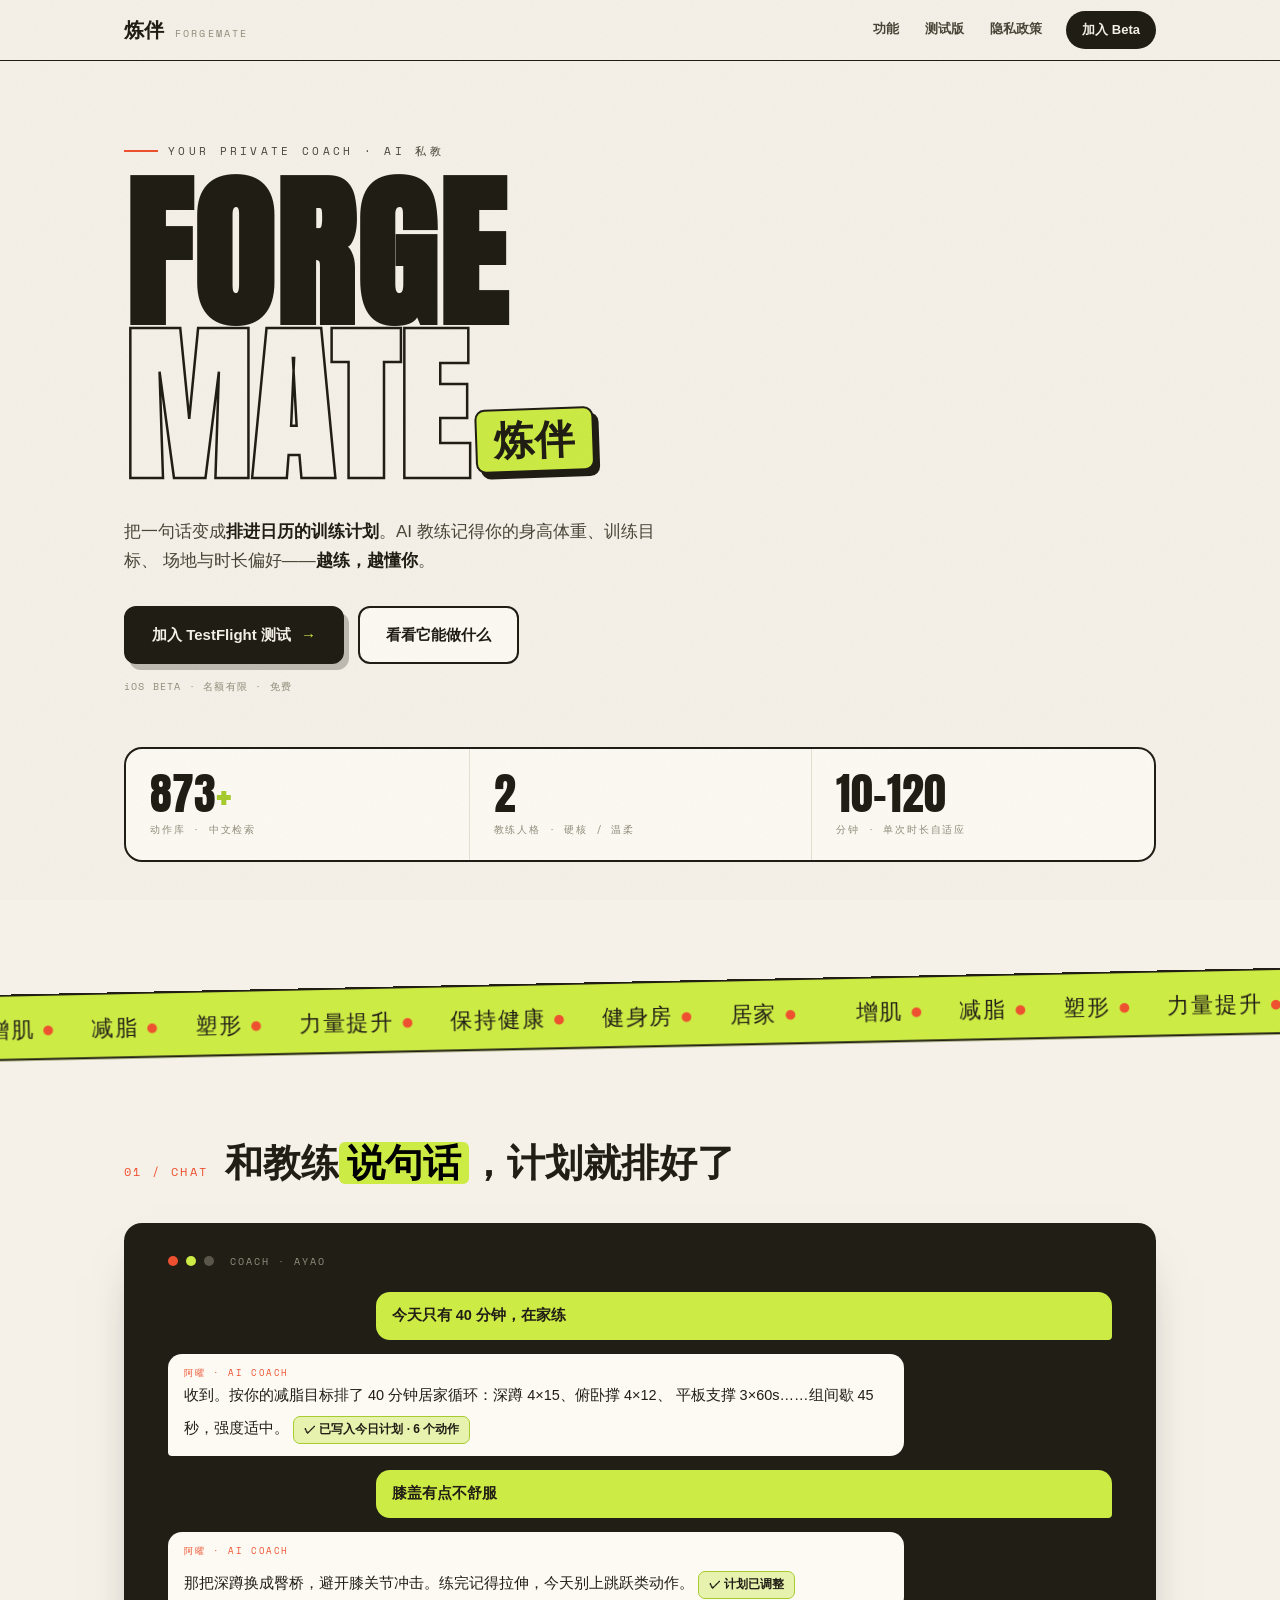
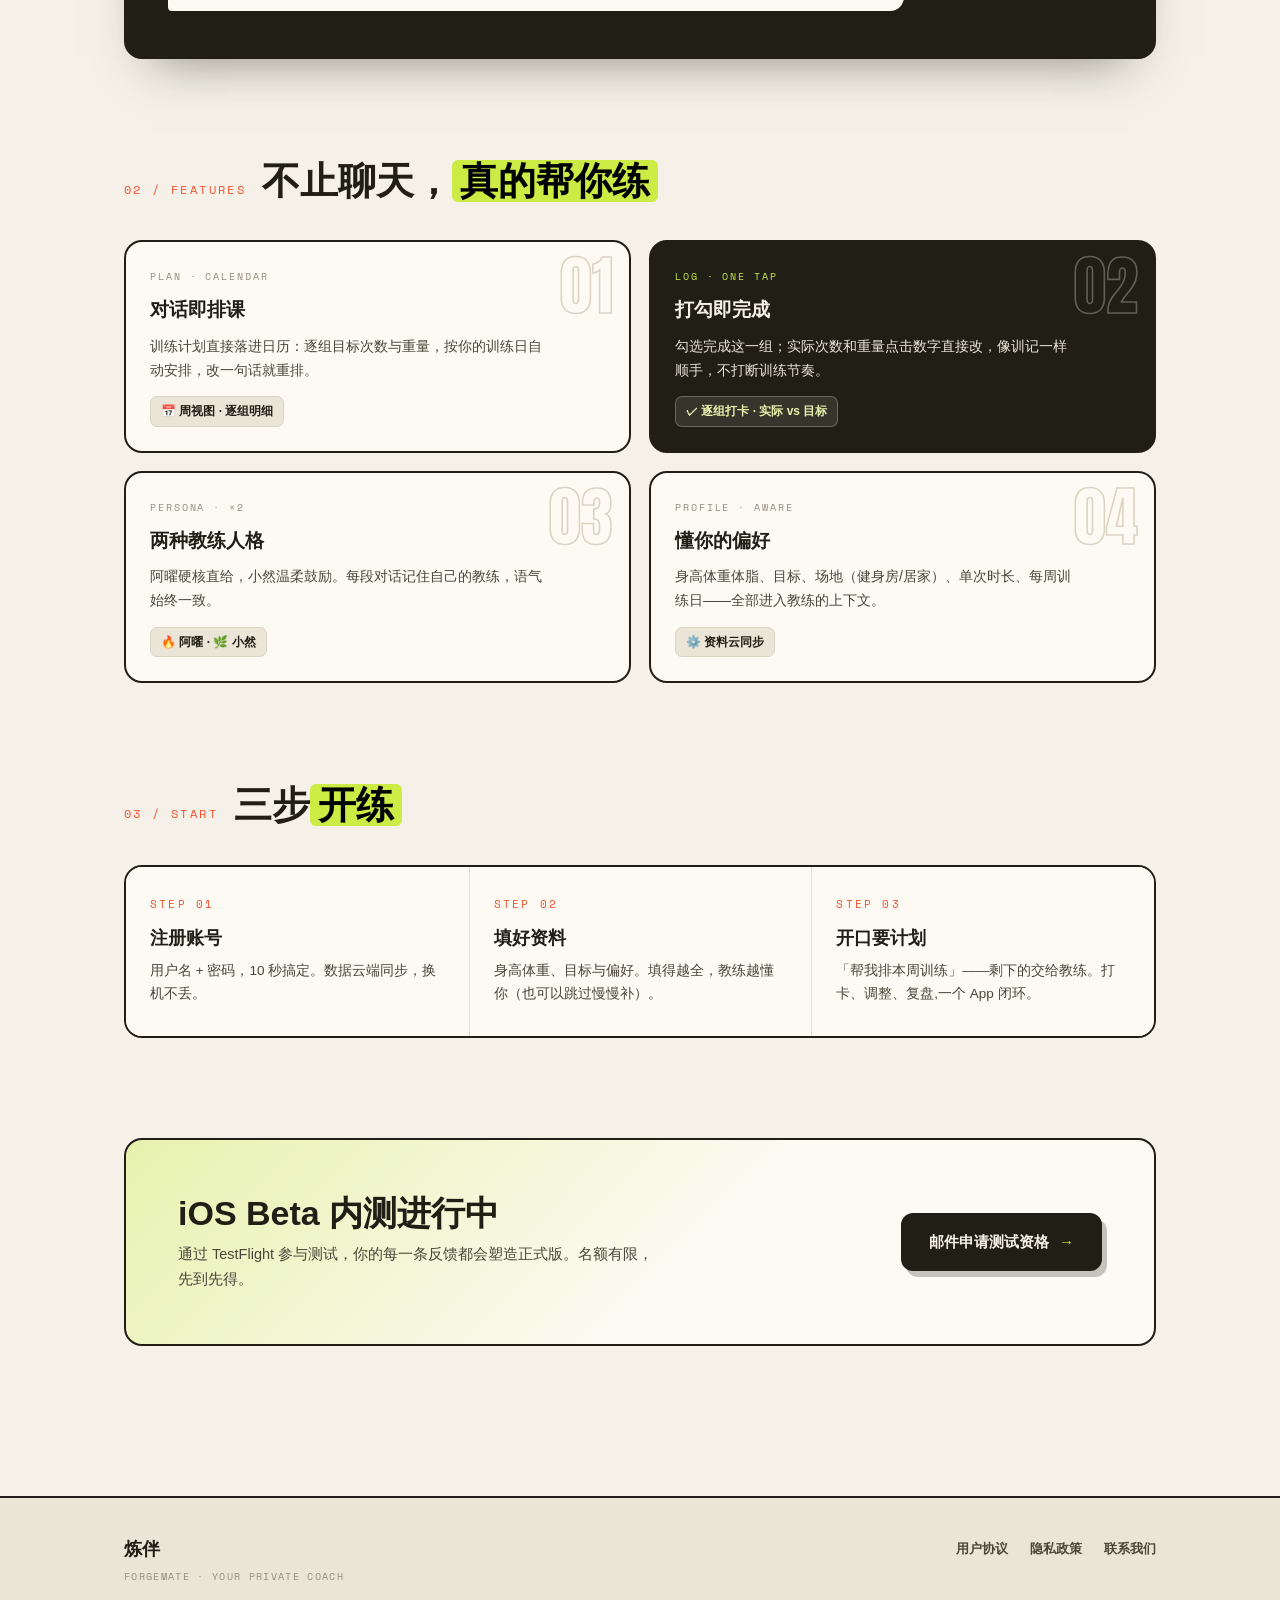
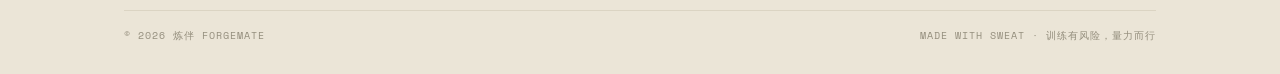
==== index.html @ 2d1ec389 "feat: 炼伴 ForgeMate 官网（Athletic Editorial）+ 法律文档页 - index.html：Hero / 对话演示 / 功能 01–04 / 三步走 / Beta CT" ====
<!DOCTYPE html>
<html lang="zh-CN">
<head>
<meta charset="utf-8">
<meta name="viewport" content="width=device-width, initial-scale=1">
<title>炼伴 ForgeMate · AI 私教，懂你的训练</title>
<meta name="description" content="炼伴 ForgeMate 是一款 AI 私教 App：说一句话生成训练计划，逐组打卡，双教练人格，基于你的身体数据与训练偏好持续调整。">
<link rel="preconnect" href="https://fonts.googleapis.com">
<link rel="preconnect" href="https://fonts.gstatic.com" crossorigin>
<link href="https://fonts.googleapis.com/css2?family=Anton&family=Space+Mono:wght@400;700&display=swap" rel="stylesheet">
<link rel="stylesheet" href="assets/site.css">
</head>
<body>

<header class="topbar">
  <div class="wrap topbar-in">
    <a class="brand" href="./">
      <b>炼伴</b><span>FORGEMATE</span>
    </a>
    <nav class="nav">
      <a href="#features">功能</a>
      <a href="#beta">测试版</a>
      <a href="legal/privacy.html">隐私政策</a>
      <a class="cta" href="#beta">加入 Beta</a>
    </nav>
  </div>
</header>

<main>
  <!-- Hero -->
  <section class="hero">
    <div class="wrap">
      <div class="kicker rise">YOUR PRIVATE COACH · AI 私教</div>
      <h1 class="rise d1">FORGE<br><span class="hollow">MATE</span><span class="zh-mark">炼伴</span></h1>
      <p class="lead rise d2">
        把一句话变成<b>排进日历的训练计划</b>。AI 教练记得你的身高体重、训练目标、
        场地与时长偏好——<b>越练，越懂你</b>。
      </p>
      <div class="btn-row rise d3">
        <a class="btn btn-primary" href="#beta">加入 TestFlight 测试 <span class="arr">→</span></a>
        <a class="btn btn-ghost" href="#features">看看它能做什么</a>
      </div>
      <div class="hero-note rise d3">iOS BETA · 名额有限 · 免费</div>

      <div class="stats rise d4">
        <div class="stat"><div class="n">873<em>+</em></div><div class="l">动作库 · 中文检索</div></div>
        <div class="stat"><div class="n">2</div><div class="l">教练人格 · 硬核 / 温柔</div></div>
        <div class="stat"><div class="n">10–120</div><div class="l">分钟 · 单次时长自适应</div></div>
      </div>
    </div>
  </section>

  <!-- 跑马灯 -->
  <div class="marquee" aria-hidden="true">
    <div class="marquee-track">
      <span>增肌 <i>●</i> 减脂 <i>●</i> 塑形 <i>●</i> 力量提升 <i>●</i> 保持健康 <i>●</i> 健身房 <i>●</i> 居家 <i>●</i></span>
      <span>增肌 <i>●</i> 减脂 <i>●</i> 塑形 <i>●</i> 力量提升 <i>●</i> 保持健康 <i>●</i> 健身房 <i>●</i> 居家 <i>●</i></span>
    </div>
  </div>

  <!-- 对话演示 -->
  <section class="sec" id="demo">
    <div class="wrap">
      <div class="sec-head">
        <span class="idx">01 / CHAT</span>
        <h2>和教练<mark>说句话</mark>，计划就排好了</h2>
      </div>
      <div class="chat-demo">
        <div class="bar"><i></i><i></i><i></i><b>COACH · AYAO</b></div>
        <div class="bubble user">今天只有 40 分钟，在家练</div>
        <div class="bubble coach">
          <span class="who">阿曜 · AI COACH</span>
          收到。按你的减脂目标排了 40 分钟居家循环：深蹲 4×15、俯卧撑 4×12、
          平板支撑 3×60s……组间歇 45 秒，强度适中。
          <span class="act">✓ 已写入今日计划 · 6 个动作</span>
        </div>
        <div class="bubble user">膝盖有点不舒服</div>
        <div class="bubble coach">
          <span class="who">阿曜 · AI COACH</span>
          那把深蹲换成臀桥，避开膝关节冲击。练完记得拉伸，今天别上跳跃类动作。
          <span class="act">✓ 计划已调整</span>
        </div>
      </div>
    </div>
  </section>

  <!-- 功能 -->
  <section class="sec" id="features">
    <div class="wrap">
      <div class="sec-head">
        <span class="idx">02 / FEATURES</span>
        <h2>不止聊天，<mark>真的帮你练</mark></h2>
      </div>
      <div class="feat-grid">
        <article class="feat">
          <div class="no">01</div>
          <div class="tag">PLAN · CALENDAR</div>
          <h3>对话即排课</h3>
          <p>训练计划直接落进日历：逐组目标次数与重量，按你的训练日自动安排，改一句话就重排。</p>
          <span class="chip">📅 周视图 · 逐组明细</span>
        </article>
        <article class="feat accent">
          <div class="no">02</div>
          <div class="tag">LOG · ONE TAP</div>
          <h3>打勾即完成</h3>
          <p>勾选完成这一组；实际次数和重量点击数字直接改，像训记一样顺手，不打断训练节奏。</p>
          <span class="chip">✓ 逐组打卡 · 实际 vs 目标</span>
        </article>
        <article class="feat">
          <div class="no">03</div>
          <div class="tag">PERSONA · ×2</div>
          <h3>两种教练人格</h3>
          <p>阿曜硬核直给，小然温柔鼓励。每段对话记住自己的教练，语气始终一致。</p>
          <span class="chip">🔥 阿曜 · 🌿 小然</span>
        </article>
        <article class="feat">
          <div class="no">04</div>
          <div class="tag">PROFILE · AWARE</div>
          <h3>懂你的偏好</h3>
          <p>身高体重体脂、目标、场地（健身房/居家）、单次时长、每周训练日——全部进入教练的上下文。</p>
          <span class="chip">⚙️ 资料云同步</span>
        </article>
      </div>
    </div>
  </section>

  <!-- 三步走 -->
  <section class="sec" id="how">
    <div class="wrap">
      <div class="sec-head">
        <span class="idx">03 / START</span>
        <h2>三步<mark>开练</mark></h2>
      </div>
      <div class="steps">
        <div class="step">
          <div class="sno">STEP 01</div>
          <h3>注册账号</h3>
          <p>用户名 + 密码，10 秒搞定。数据云端同步，换机不丢。</p>
        </div>
        <div class="step">
          <div class="sno">STEP 02</div>
          <h3>填好资料</h3>
          <p>身高体重、目标与偏好。填得越全，教练越懂你（也可以跳过慢慢补）。</p>
        </div>
        <div class="step">
          <div class="sno">STEP 03</div>
          <h3>开口要计划</h3>
          <p>「帮我排本周训练」——剩下的交给教练。打卡、调整、复盘,一个 App 闭环。</p>
        </div>
      </div>
    </div>
  </section>

  <!-- Beta -->
  <section class="sec" id="beta">
    <div class="wrap">
      <div class="beta">
        <div>
          <h2>iOS Beta 内测进行中</h2>
          <p>通过 TestFlight 参与测试，你的每一条反馈都会塑造正式版。名额有限，先到先得。</p>
        </div>
        <div class="btn-row">
          <a class="btn btn-primary" href="mailto:mc19990606@outlook.com?subject=%E7%82%BC%E4%BC%B4%20Beta%20%E7%94%B3%E8%AF%B7">邮件申请测试资格 <span class="arr">→</span></a>
        </div>
      </div>
    </div>
  </section>
</main>

<footer>
  <div class="wrap">
    <div class="foot">
      <div class="fbrand">
        <b>炼伴</b>
        <span class="mono">FORGEMATE · YOUR PRIVATE COACH</span>
      </div>
      <ul>
        <li><a href="legal/terms.html">用户协议</a></li>
        <li><a href="legal/privacy.html">隐私政策</a></li>
        <li><a href="mailto:mc19990606@outlook.com">联系我们</a></li>
      </ul>
    </div>
    <div class="legalline">
      <span>© 2026 炼伴 FORGEMATE</span>
      <!-- 上架前补充：运营主体 · ICP 备案号 -->
      <span>MADE WITH SWEAT · 训练有风险，量力而行</span>
    </div>
  </div>
</footer>

</body>
</html>
---- assets/site.css ----
/* ============================================================
   炼伴 ForgeMate · Athletic Editorial
   暖纸 + 墨黑 + 电光酸橙；Anton 巨题 / Space Mono 标签。
   与 App 设计令牌同源（AC.*），保证品牌一致。
   ============================================================ */

:root {
  --paper: #F5F1E8;
  --paper2: #EBE5D7;
  --ink: #211E16;
  --ink-soft: #4A4639;
  --muted: #948E7D;
  --line: #DBD4C3;
  --hair: #E6E0D1;
  --lime: #CDEB45;
  --lime-deep: #A7CC2F;
  --lime-soft: #E7F2AE;
  --flare: #EE5130;
  --flare-soft: #F6D9CE;
  --card: #FCFAF3;
  --r: 12px;
  --r-lg: 18px;
  --zh: -apple-system, BlinkMacSystemFont, "PingFang SC", "Hiragino Sans GB",
    "Source Han Sans SC", "Noto Sans CJK SC", "Microsoft YaHei", sans-serif;
  --display: "Anton", "PingFang SC", sans-serif;
  --mono: "Space Mono", "SF Mono", ui-monospace, monospace;
}

* { margin: 0; padding: 0; box-sizing: border-box; }

html { scroll-behavior: smooth; }

body {
  background: var(--paper);
  color: var(--ink);
  font-family: var(--zh);
  line-height: 1.7;
  -webkit-font-smoothing: antialiased;
  overflow-x: hidden;
}

/* 纸张颗粒 */
body::before {
  content: "";
  position: fixed;
  inset: 0;
  pointer-events: none;
  z-index: 999;
  opacity: 0.5;
  background-image: url("data:image/svg+xml,%3Csvg xmlns='http://www.w3.org/2000/svg' width='160' height='160'%3E%3Cfilter id='n'%3E%3CfeTurbulence type='fractalNoise' baseFrequency='0.9' numOctaves='2'/%3E%3CfeColorMatrix values='0 0 0 0 0  0 0 0 0 0  0 0 0 0 0  0 0 0 0.04 0'/%3E%3C/filter%3E%3Crect width='160' height='160' filter='url(%23n)'/%3E%3C/svg%3E");
}

::selection { background: var(--lime); color: var(--ink); }

a { color: inherit; }

.mono {
  font-family: var(--mono);
  letter-spacing: 0.14em;
  text-transform: uppercase;
}

.wrap { max-width: 1080px; margin: 0 auto; padding: 0 24px; }

/* ── 顶栏 ─────────────────────────────────────── */
.topbar {
  position: sticky;
  top: 0;
  z-index: 100;
  background: color-mix(in srgb, var(--paper) 88%, transparent);
  backdrop-filter: blur(10px);
  border-bottom: 1.6px solid var(--ink);
}
.topbar-in {
  display: flex;
  align-items: center;
  justify-content: space-between;
  height: 60px;
}
.brand {
  display: flex;
  align-items: baseline;
  gap: 10px;
  text-decoration: none;
}
.brand b { font-size: 20px; font-weight: 900; letter-spacing: 0.02em; }
.brand span {
  font-family: var(--mono);
  font-size: 10px;
  letter-spacing: 0.22em;
  color: var(--muted);
}
.nav { display: flex; gap: 22px; align-items: center; }
.nav a {
  font-size: 13px;
  font-weight: 700;
  text-decoration: none;
  color: var(--ink-soft);
  padding: 4px 2px;
  border-bottom: 2px solid transparent;
  transition: border-color 0.15s, color 0.15s;
}
.nav a:hover { color: var(--ink); border-color: var(--lime-deep); }
.nav .cta {
  background: var(--ink);
  color: var(--paper);
  border: none;
  border-radius: 999px;
  padding: 8px 16px;
}
.nav .cta:hover { color: var(--lime); }

/* ── Hero ─────────────────────────────────────── */
.hero { position: relative; padding: 72px 0 56px; }
.kicker {
  font-family: var(--mono);
  font-size: 11px;
  letter-spacing: 0.3em;
  color: var(--ink-soft);
  display: inline-flex;
  align-items: center;
  gap: 10px;
}
.kicker::before {
  content: "";
  width: 34px;
  height: 2px;
  background: var(--flare);
  display: inline-block;
}
.hero h1 {
  font-family: var(--display);
  font-size: clamp(64px, 13vw, 168px);
  line-height: 0.92;
  letter-spacing: 0.01em;
  text-transform: uppercase;
  margin: 18px 0 8px;
}
.hero h1 .hollow {
  color: transparent;
  -webkit-text-stroke: 2.5px var(--ink);
}
.hero .zh-mark {
  display: inline-block;
  background: var(--lime);
  font-family: var(--zh);
  font-weight: 900;
  font-size: clamp(22px, 3.4vw, 40px);
  line-height: 1;
  padding: 10px 16px;
  border: 2px solid var(--ink);
  border-radius: 10px;
  box-shadow: 5px 6px 0 var(--ink);
  transform: rotate(-2deg) translateY(-0.6em);
  margin-left: 8px;
}
.hero p.lead {
  max-width: 560px;
  font-size: 17px;
  color: var(--ink-soft);
  margin: 22px 0 30px;
}
.hero p.lead b { color: var(--ink); }

.btn-row { display: flex; gap: 14px; flex-wrap: wrap; align-items: center; }
.btn {
  display: inline-flex;
  align-items: center;
  gap: 10px;
  font-family: var(--zh);
  font-size: 15px;
  font-weight: 800;
  text-decoration: none;
  border-radius: var(--r);
  padding: 14px 26px;
  border: 2px solid var(--ink);
  transition: transform 0.15s, box-shadow 0.15s;
}
.btn-primary {
  background: var(--ink);
  color: var(--paper);
  box-shadow: 5px 6px 0 rgba(33, 30, 22, 0.25);
}
.btn-primary .arr { color: var(--lime); }
.btn-ghost { background: var(--card); color: var(--ink); }
.btn:hover { transform: translate(-2px, -2px); box-shadow: 7px 8px 0 rgba(33, 30, 22, 0.28); }
.btn:active { transform: translate(0, 0); box-shadow: 3px 4px 0 rgba(33, 30, 22, 0.25); }

.hero-note { font-family: var(--mono); font-size: 10px; letter-spacing: 0.12em; color: var(--muted); margin-top: 14px; }

/* hero 右下角几何装饰 */
.hero-deco {
  position: absolute;
  right: -40px;
  top: 60px;
  width: 300px;
  height: 300px;
  pointer-events: none;
  opacity: 0.9;
}
.hero-deco .ring {
  position: absolute;
  border: 2px solid var(--ink);
  border-radius: 50%;
}

/* 数据条 */
.stats {
  display: grid;
  grid-template-columns: repeat(3, 1fr);
  border: 2px solid var(--ink);
  border-radius: var(--r-lg);
  overflow: hidden;
  background: var(--card);
  margin-top: 52px;
}
.stat {
  padding: 22px 24px;
  border-left: 1.6px solid var(--hair);
}
.stat:first-child { border-left: none; }
.stat .n {
  font-family: var(--display);
  font-size: clamp(28px, 4vw, 44px);
  line-height: 1;
}
.stat .n em { font-style: normal; color: var(--lime-deep); }
.stat .l {
  font-family: var(--mono);
  font-size: 10px;
  letter-spacing: 0.18em;
  color: var(--muted);
  margin-top: 6px;
}

/* ── 跑马灯 ───────────────────────────────────── */
.marquee {
  background: var(--lime);
  border-top: 2px solid var(--ink);
  border-bottom: 2px solid var(--ink);
  overflow: hidden;
  transform: rotate(-1.2deg) scale(1.02);
  margin: 64px 0;
}
.marquee-track {
  display: flex;
  width: max-content;
  animation: scroll 26s linear infinite;
  padding: 12px 0;
}
.marquee span {
  font-family: var(--display);
  font-size: 22px;
  letter-spacing: 0.06em;
  text-transform: uppercase;
  white-space: nowrap;
  padding-right: 28px;
}
.marquee span i { font-style: normal; color: var(--flare); padding-right: 28px; }
@keyframes scroll { to { transform: translateX(-50%); } }

/* ── 区块标题 ─────────────────────────────────── */
.sec { padding: 30px 0 70px; }
.sec-head { display: flex; align-items: baseline; gap: 16px; margin-bottom: 36px; }
.sec-head .idx {
  font-family: var(--mono);
  font-size: 12px;
  color: var(--flare);
  letter-spacing: 0.2em;
}
.sec-head h2 {
  font-family: var(--zh);
  font-weight: 900;
  font-size: clamp(26px, 4vw, 38px);
  line-height: 1.2;
}
.sec-head h2 mark {
  background: var(--lime);
  padding: 0 8px;
  border-radius: 6px;
}

/* ── 功能卡 ───────────────────────────────────── */
.feat-grid {
  display: grid;
  grid-template-columns: repeat(2, 1fr);
  gap: 18px;
}
.feat {
  position: relative;
  background: var(--card);
  border: 2px solid var(--ink);
  border-radius: var(--r-lg);
  padding: 26px 24px 24px;
  overflow: hidden;
  transition: transform 0.18s, box-shadow 0.18s;
}
.feat:hover {
  transform: translate(-3px, -3px);
  box-shadow: 8px 9px 0 rgba(33, 30, 22, 0.18);
}
.feat .no {
  font-family: var(--display);
  font-size: 64px;
  line-height: 1;
  color: transparent;
  -webkit-text-stroke: 1.6px var(--line);
  position: absolute;
  right: 16px;
  top: 12px;
  transition: -webkit-text-stroke-color 0.18s;
}
.feat:hover .no { -webkit-text-stroke-color: var(--lime-deep); }
.feat .tag {
  font-family: var(--mono);
  font-size: 9.5px;
  letter-spacing: 0.2em;
  color: var(--muted);
}
.feat h3 { font-size: 19px; font-weight: 900; margin: 10px 0 8px; }
.feat p { font-size: 14px; color: var(--ink-soft); max-width: 88%; }
.feat .chip {
  display: inline-block;
  margin-top: 14px;
  font-size: 12px;
  font-weight: 700;
  background: var(--paper2);
  border: 1px solid var(--line);
  border-radius: 7px;
  padding: 4px 10px;
}
.feat.accent { background: var(--ink); color: var(--paper); }
.feat.accent p { color: var(--paper2); }
.feat.accent .tag { color: var(--lime); }
.feat.accent .chip { background: rgba(252, 250, 243, 0.1); border-color: rgba(252, 250, 243, 0.25); color: var(--lime-soft); }
.feat.accent .no { -webkit-text-stroke-color: rgba(252, 250, 243, 0.3); }

/* ── 三步走 ───────────────────────────────────── */
.steps { display: grid; grid-template-columns: repeat(3, 1fr); gap: 0; border: 2px solid var(--ink); border-radius: var(--r-lg); overflow: hidden; }
.step { background: var(--card); padding: 28px 24px 30px; border-left: 1.6px solid var(--hair); position: relative; }
.step:first-child { border-left: none; }
.step .sno {
  font-family: var(--mono);
  font-size: 11px;
  letter-spacing: 0.2em;
  color: var(--flare);
}
.step h3 { font-size: 18px; font-weight: 900; margin: 10px 0 6px; }
.step p { font-size: 13.5px; color: var(--ink-soft); }

/* ── 对话演示 ─────────────────────────────────── */
.chat-demo {
  background: var(--ink);
  border-radius: var(--r-lg);
  padding: 30px clamp(20px, 4vw, 44px) 34px;
  box-shadow: 0 26px 50px -28px rgba(33, 30, 22, 0.55);
}
.chat-demo .bar {
  display: flex;
  align-items: center;
  gap: 8px;
  margin-bottom: 22px;
}
.chat-demo .bar i { width: 10px; height: 10px; border-radius: 50%; background: var(--muted); opacity: 0.5; }
.chat-demo .bar i:first-child { background: var(--flare); opacity: 1; }
.chat-demo .bar i:nth-child(2) { background: var(--lime); opacity: 1; }
.chat-demo .bar b { font-family: var(--mono); font-size: 10px; letter-spacing: 0.2em; color: var(--muted); margin-left: 8px; font-weight: 400; }
.bubble { max-width: 78%; padding: 12px 16px; border-radius: 14px; font-size: 14.5px; margin-bottom: 14px; line-height: 1.65; }
.bubble.user { background: var(--lime); color: var(--ink); margin-left: auto; border-bottom-right-radius: 4px; font-weight: 700; }
.bubble.coach { background: var(--card); color: var(--ink); border-bottom-left-radius: 4px; }
.bubble.coach .who { font-family: var(--mono); font-size: 9px; letter-spacing: 0.18em; color: var(--flare); display: block; margin-bottom: 4px; }
.bubble.coach .act {
  display: inline-block;
  margin-top: 8px;
  font-size: 12px;
  font-weight: 800;
  background: var(--lime-soft);
  border: 1.4px solid var(--lime-deep);
  border-radius: 7px;
  padding: 3px 10px;
}

/* ── Beta CTA ─────────────────────────────────── */
.beta {
  border: 2px solid var(--ink);
  border-radius: var(--r-lg);
  background: linear-gradient(135deg, var(--lime-soft), var(--card) 55%);
  padding: clamp(28px, 5vw, 52px);
  display: flex;
  align-items: center;
  justify-content: space-between;
  gap: 28px;
  flex-wrap: wrap;
}
.beta h2 { font-size: clamp(24px, 3.6vw, 34px); font-weight: 900; line-height: 1.25; }
.beta p { color: var(--ink-soft); font-size: 14.5px; margin-top: 8px; max-width: 480px; }

/* ── 页脚 ─────────────────────────────────────── */
footer {
  border-top: 2px solid var(--ink);
  background: var(--paper2);
  padding: 36px 0 30px;
  margin-top: 80px;
}
.foot {
  display: flex;
  justify-content: space-between;
  gap: 24px;
  flex-wrap: wrap;
  align-items: flex-start;
}
.foot .fbrand b { font-size: 18px; font-weight: 900; }
.foot .fbrand .mono { display: block; font-size: 9.5px; color: var(--muted); margin-top: 4px; }
.foot ul { list-style: none; display: flex; gap: 22px; flex-wrap: wrap; }
.foot a { font-size: 13px; font-weight: 700; color: var(--ink-soft); text-decoration: none; border-bottom: 1.6px solid transparent; }
.foot a:hover { color: var(--ink); border-color: var(--lime-deep); }
.legalline {
  margin-top: 26px;
  padding-top: 16px;
  border-top: 1px solid var(--line);
  font-family: var(--mono);
  font-size: 10px;
  letter-spacing: 0.1em;
  color: var(--muted);
  display: flex;
  justify-content: space-between;
  flex-wrap: wrap;
  gap: 8px;
}

/* ── 入场动画 ─────────────────────────────────── */
@keyframes rise {
  from { opacity: 0; transform: translateY(22px); }
  to { opacity: 1; transform: translateY(0); }
}
.rise { animation: rise 0.7s cubic-bezier(0.2, 0.7, 0.2, 1) both; }
.d1 { animation-delay: 0.08s; }
.d2 { animation-delay: 0.18s; }
.d3 { animation-delay: 0.3s; }
.d4 { animation-delay: 0.44s; }

@media (prefers-reduced-motion: reduce) {
  .rise, .marquee-track { animation: none; }
}

/* ── 法律文档页 ───────────────────────────────── */
.doc-hero { padding: 56px 0 8px; }
.doc-hero h1 { font-size: clamp(30px, 5vw, 44px); font-weight: 900; line-height: 1.15; }
.doc-hero h1 mark { background: var(--lime); padding: 0 10px; border-radius: 8px; }
.doc-meta { font-family: var(--mono); font-size: 10.5px; letter-spacing: 0.12em; color: var(--muted); margin-top: 12px; }
.doc {
  max-width: 760px;
  background: var(--card);
  border: 1.6px solid var(--line);
  border-radius: var(--r-lg);
  padding: clamp(24px, 4vw, 44px);
  margin: 28px auto 0;
}
.doc h1 { display: none; } /* 标题由 doc-hero 呈现 */
.doc h2 {
  font-size: 19px;
  font-weight: 900;
  margin: 34px 0 10px;
  padding-left: 12px;
  border-left: 4px solid var(--lime-deep);
}
.doc h2:first-of-type { margin-top: 0; }
.doc p { font-size: 14.5px; color: var(--ink-soft); margin: 10px 0; }
.doc strong { color: var(--ink); }
.doc ul { padding-left: 22px; margin: 10px 0; }
.doc li { font-size: 14.5px; color: var(--ink-soft); margin: 6px 0; }
.doc blockquote {
  background: color-mix(in srgb, var(--lime-soft) 55%, transparent);
  border-left: 3px solid var(--lime-deep);
  border-radius: 8px;
  padding: 10px 16px;
  margin: 14px 0;
  color: var(--ink-soft);
  font-size: 13.5px;
}
.doc a { color: var(--lime-deep); font-weight: 700; }
.doc-back {
  display: inline-flex;
  align-items: center;
  gap: 8px;
  font-size: 13px;
  font-weight: 800;
  text-decoration: none;
  margin-top: 26px;
  border-bottom: 2px solid var(--lime-deep);
  padding-bottom: 2px;
}

/* ── 响应式 ───────────────────────────────────── */
@media (max-width: 760px) {
  .feat-grid { grid-template-columns: 1fr; }
  .steps { grid-template-columns: 1fr; }
  .step { border-left: none; border-top: 1.6px solid var(--hair); }
  .step:first-child { border-top: none; }
  .stats { grid-template-columns: 1fr; }
  .stat { border-left: none; border-top: 1.6px solid var(--hair); }
  .stat:first-child { border-top: none; }
  .nav a:not(.cta) { display: none; }
  .hero-deco { display: none; }
}
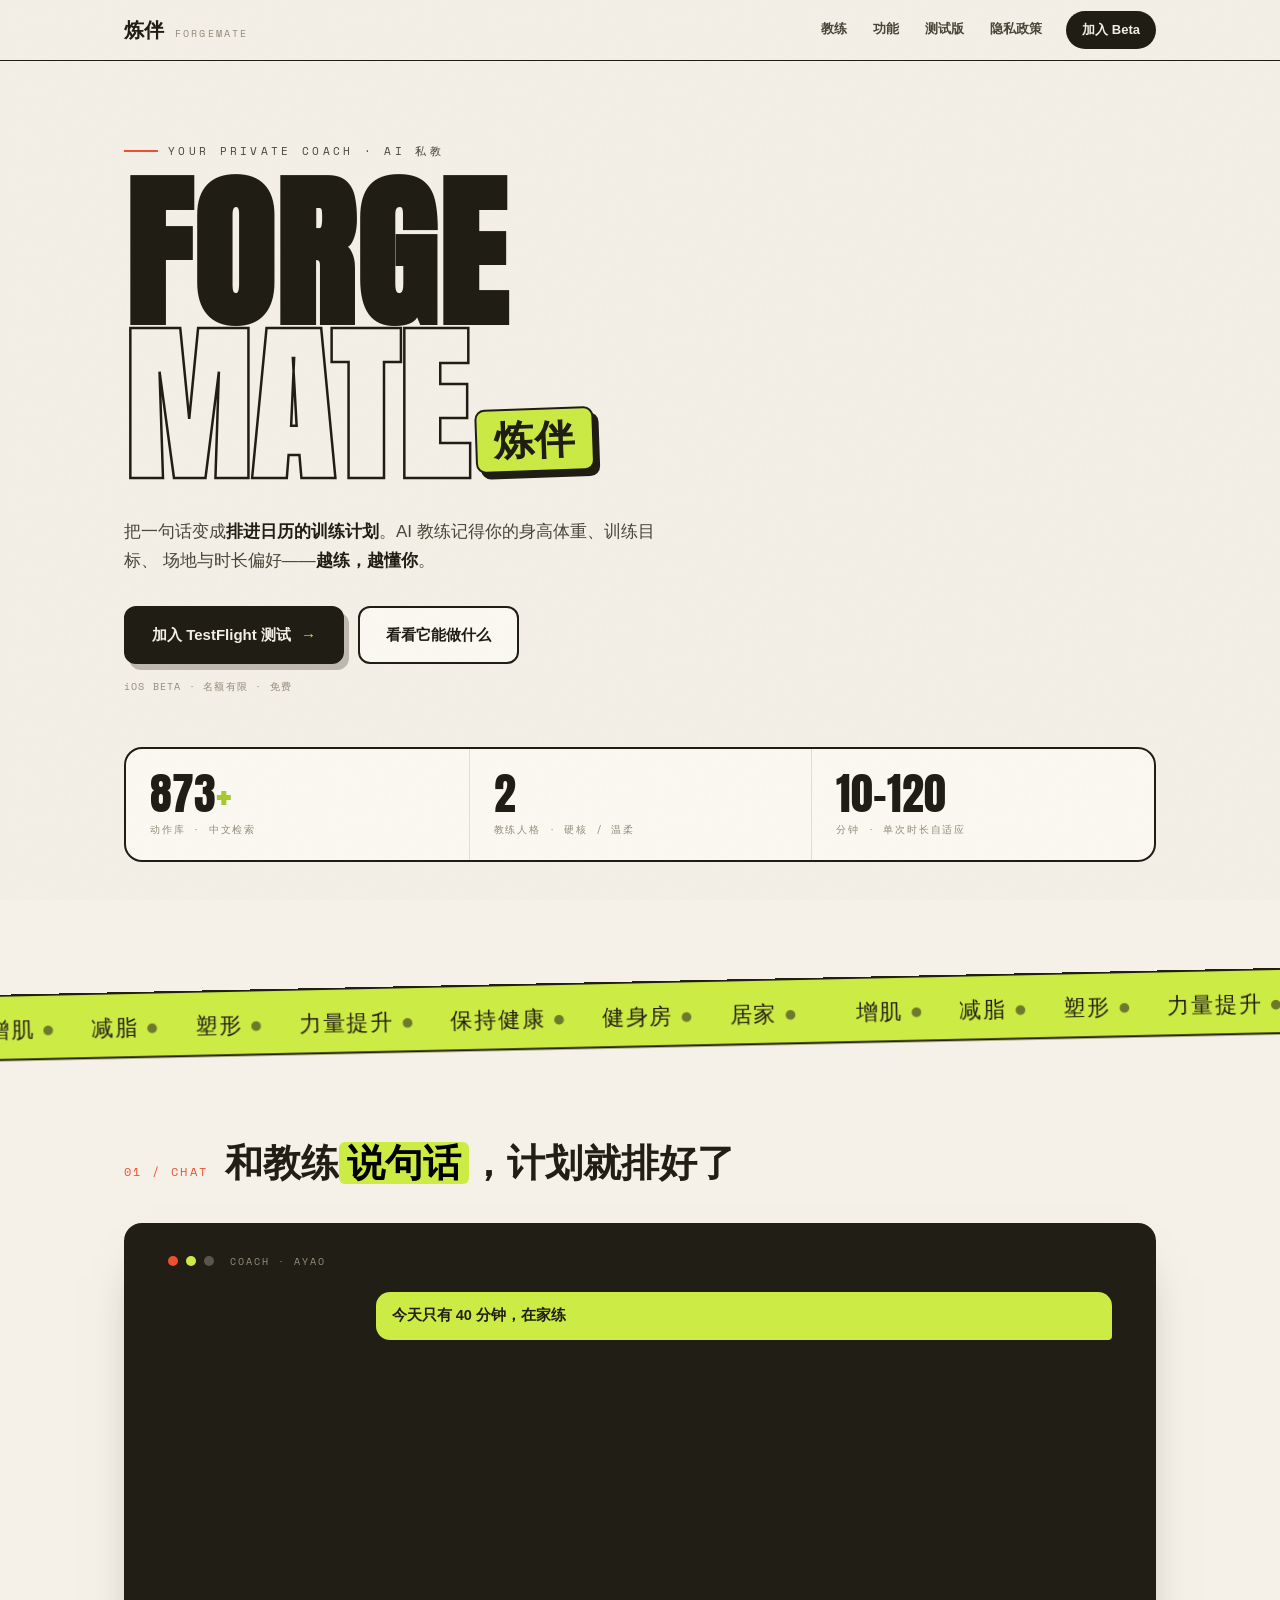
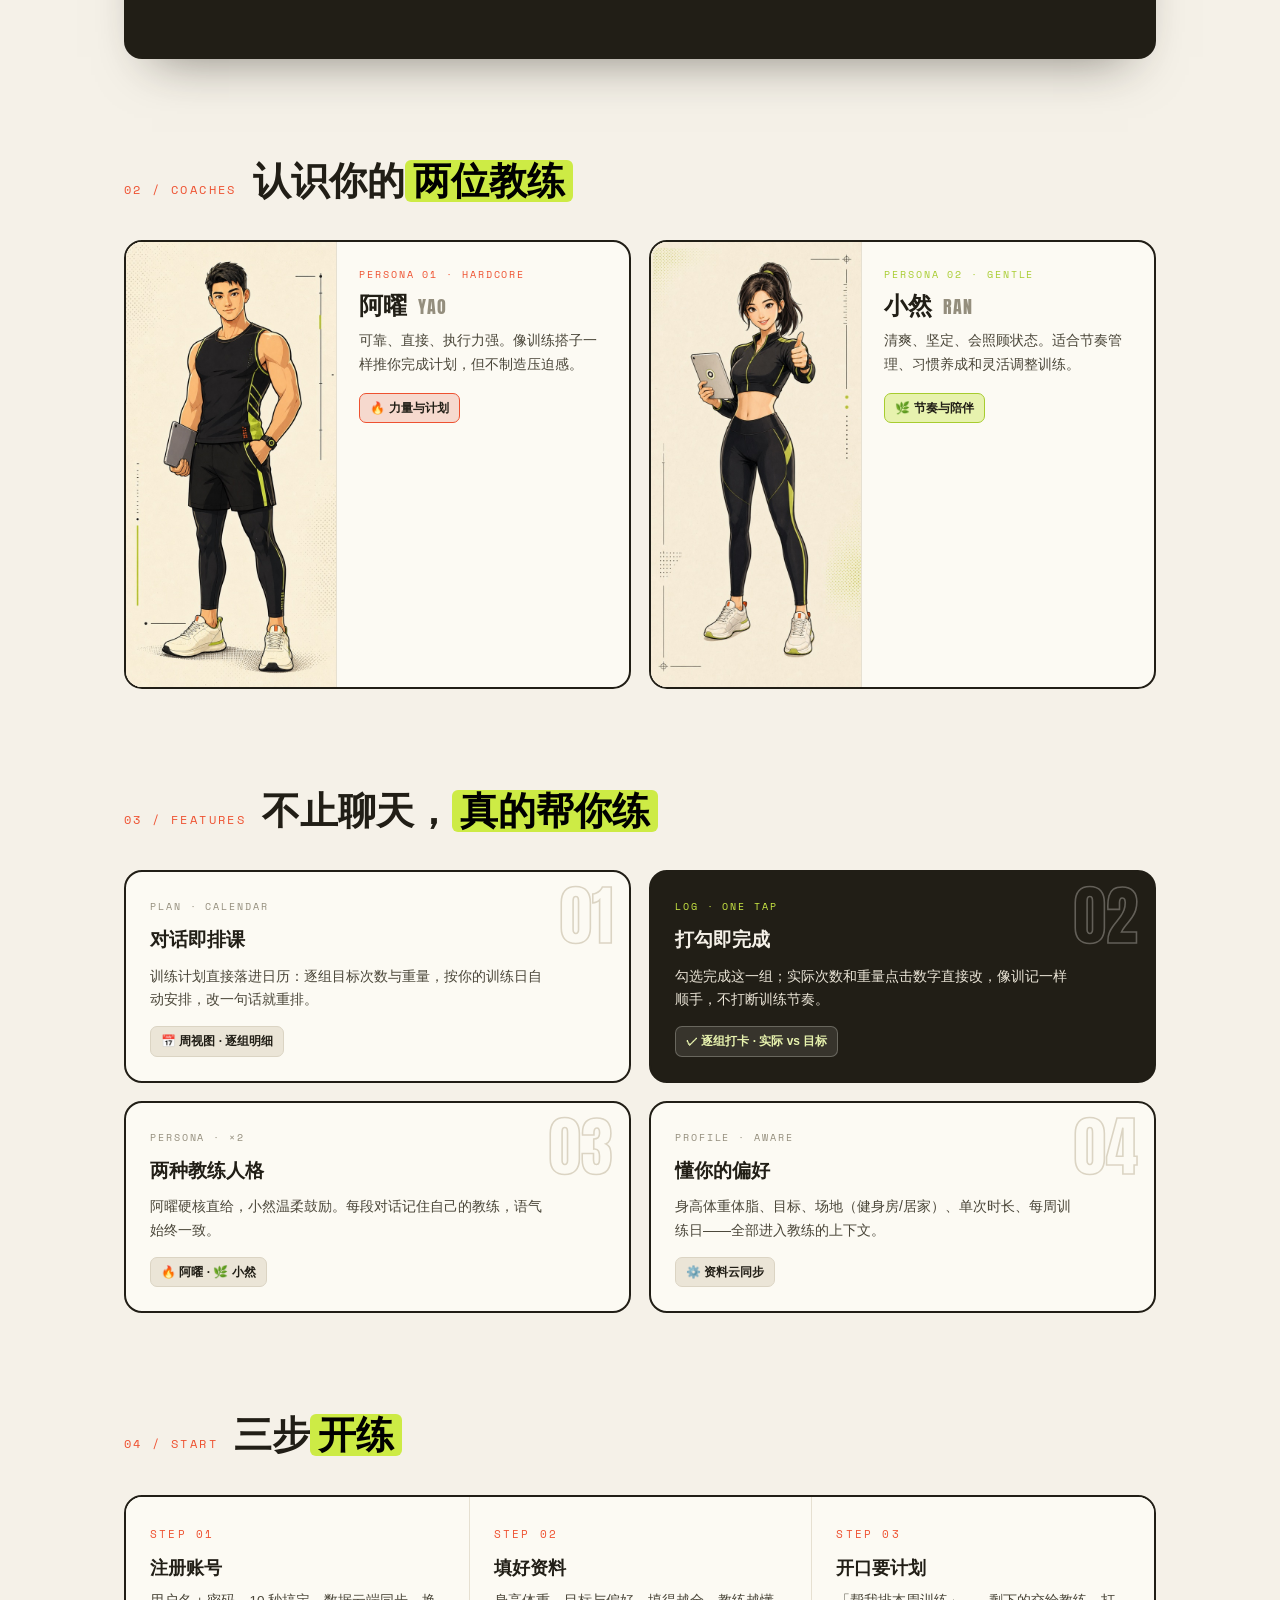
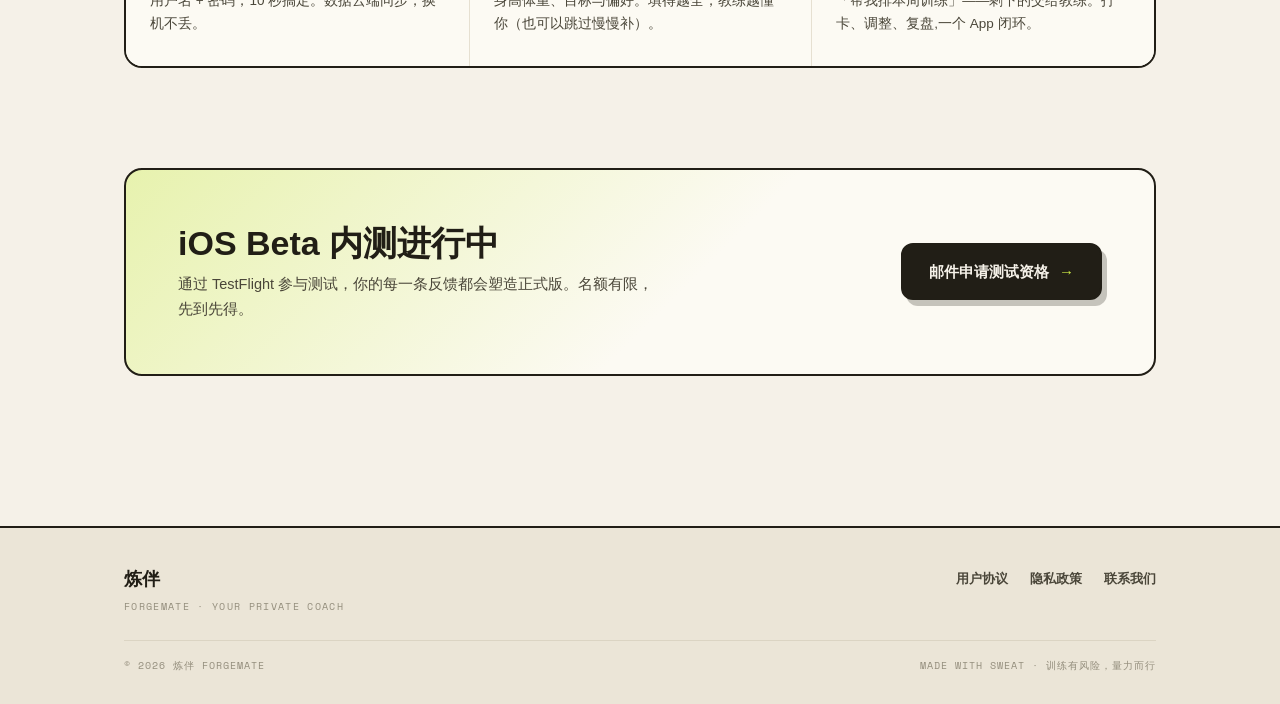
==== commit 0671ecd6: "feat: 新增双教练形象区块 + 页面滚动动效 - 从客户端引入阿曜/小然立绘，新增「认识你的两位教练」区块 - 滚动渐显、教练卡左右滑入、聊天气泡打字效果、数字滚动、阅读进度条 - 跑马灯圆点改为" ====
--- a/index.html
+++ b/index.html
@@ -9,6 +9,7 @@
 <link rel="preconnect" href="https://fonts.gstatic.com" crossorigin>
 <link href="https://fonts.googleapis.com/css2?family=Anton&family=Space+Mono:wght@400;700&display=swap" rel="stylesheet">
 <link rel="stylesheet" href="assets/site.css">
+<script src="assets/site.js" defer></script>
 </head>
 <body>
 
@@ -18,6 +19,7 @@
       <b>炼伴</b><span>FORGEMATE</span>
     </a>
     <nav class="nav">
+      <a href="#coaches">教练</a>
       <a href="#features">功能</a>
       <a href="#beta">测试版</a>
       <a href="legal/privacy.html">隐私政策</a>
@@ -43,9 +45,9 @@
       <div class="hero-note rise d3">iOS BETA · 名额有限 · 免费</div>
 
       <div class="stats rise d4">
-        <div class="stat"><div class="n">873<em>+</em></div><div class="l">动作库 · 中文检索</div></div>
-        <div class="stat"><div class="n">2</div><div class="l">教练人格 · 硬核 / 温柔</div></div>
-        <div class="stat"><div class="n">10–120</div><div class="l">分钟 · 单次时长自适应</div></div>
+        <div class="stat"><div class="n"><span data-count="873">873</span><em>+</em></div><div class="l">动作库 · 中文检索</div></div>
+        <div class="stat"><div class="n"><span data-count="2">2</span></div><div class="l">教练人格 · 硬核 / 温柔</div></div>
+        <div class="stat"><div class="n"><span data-count="10">10</span>–<span data-count="120">120</span></div><div class="l">分钟 · 单次时长自适应</div></div>
       </div>
     </div>
   </section>
@@ -61,11 +63,11 @@
   <!-- 对话演示 -->
   <section class="sec" id="demo">
     <div class="wrap">
-      <div class="sec-head">
+      <div class="sec-head" data-reveal>
         <span class="idx">01 / CHAT</span>
         <h2>和教练<mark>说句话</mark>，计划就排好了</h2>
       </div>
-      <div class="chat-demo">
+      <div class="chat-demo" data-reveal>
         <div class="bar"><i></i><i></i><i></i><b>COACH · AYAO</b></div>
         <div class="bubble user">今天只有 40 分钟，在家练</div>
         <div class="bubble coach">
@@ -84,36 +86,70 @@
     </div>
   </section>
 
+  <!-- 教练 -->
+  <section class="sec" id="coaches">
+    <div class="wrap">
+      <div class="sec-head" data-reveal>
+        <span class="idx">02 / COACHES</span>
+        <h2>认识你的<mark>两位教练</mark></h2>
+      </div>
+      <div class="coach-grid">
+        <article class="coach-card ayao" data-reveal="left">
+          <figure class="coach-fig">
+            <img src="assets/img/coach-ayao.jpg" alt="AI 教练阿曜的形象插画：手持平板的健硕男教练" loading="lazy">
+          </figure>
+          <div class="coach-info">
+            <div class="coach-tag">PERSONA 01 · HARDCORE</div>
+            <h3>阿曜 <span class="en">YAO</span></h3>
+            <p>可靠、直接、执行力强。像训练搭子一样推你完成计划，但不制造压迫感。</p>
+            <span class="coach-chip">🔥 力量与计划</span>
+          </div>
+        </article>
+        <article class="coach-card ran" data-reveal="right">
+          <figure class="coach-fig">
+            <img src="assets/img/coach-xiaoran.jpg" alt="AI 教练小然的形象插画：手持平板、竖起大拇指的女教练" loading="lazy">
+          </figure>
+          <div class="coach-info">
+            <div class="coach-tag">PERSONA 02 · GENTLE</div>
+            <h3>小然 <span class="en">RAN</span></h3>
+            <p>清爽、坚定、会照顾状态。适合节奏管理、习惯养成和灵活调整训练。</p>
+            <span class="coach-chip">🌿 节奏与陪伴</span>
+          </div>
+        </article>
+      </div>
+    </div>
+  </section>
+
   <!-- 功能 -->
   <section class="sec" id="features">
     <div class="wrap">
-      <div class="sec-head">
-        <span class="idx">02 / FEATURES</span>
+      <div class="sec-head" data-reveal>
+        <span class="idx">03 / FEATURES</span>
         <h2>不止聊天，<mark>真的帮你练</mark></h2>
       </div>
-      <div class="feat-grid">
-        <article class="feat">
+      <div class="feat-grid" data-stagger>
+        <article class="feat" data-reveal>
           <div class="no">01</div>
           <div class="tag">PLAN · CALENDAR</div>
           <h3>对话即排课</h3>
           <p>训练计划直接落进日历：逐组目标次数与重量，按你的训练日自动安排，改一句话就重排。</p>
           <span class="chip">📅 周视图 · 逐组明细</span>
         </article>
-        <article class="feat accent">
+        <article class="feat accent" data-reveal>
           <div class="no">02</div>
           <div class="tag">LOG · ONE TAP</div>
           <h3>打勾即完成</h3>
           <p>勾选完成这一组；实际次数和重量点击数字直接改，像训记一样顺手，不打断训练节奏。</p>
           <span class="chip">✓ 逐组打卡 · 实际 vs 目标</span>
         </article>
-        <article class="feat">
+        <article class="feat" data-reveal>
           <div class="no">03</div>
           <div class="tag">PERSONA · ×2</div>
           <h3>两种教练人格</h3>
           <p>阿曜硬核直给，小然温柔鼓励。每段对话记住自己的教练，语气始终一致。</p>
           <span class="chip">🔥 阿曜 · 🌿 小然</span>
         </article>
-        <article class="feat">
+        <article class="feat" data-reveal>
           <div class="no">04</div>
           <div class="tag">PROFILE · AWARE</div>
           <h3>懂你的偏好</h3>
@@ -127,22 +163,22 @@
   <!-- 三步走 -->
   <section class="sec" id="how">
     <div class="wrap">
-      <div class="sec-head">
-        <span class="idx">03 / START</span>
+      <div class="sec-head" data-reveal>
+        <span class="idx">04 / START</span>
         <h2>三步<mark>开练</mark></h2>
       </div>
-      <div class="steps">
-        <div class="step">
+      <div class="steps" data-stagger>
+        <div class="step" data-reveal>
           <div class="sno">STEP 01</div>
           <h3>注册账号</h3>
           <p>用户名 + 密码，10 秒搞定。数据云端同步，换机不丢。</p>
         </div>
-        <div class="step">
+        <div class="step" data-reveal>
           <div class="sno">STEP 02</div>
           <h3>填好资料</h3>
           <p>身高体重、目标与偏好。填得越全，教练越懂你（也可以跳过慢慢补）。</p>
         </div>
-        <div class="step">
+        <div class="step" data-reveal>
           <div class="sno">STEP 03</div>
           <h3>开口要计划</h3>
           <p>「帮我排本周训练」——剩下的交给教练。打卡、调整、复盘,一个 App 闭环。</p>
@@ -154,7 +190,7 @@
   <!-- Beta -->
   <section class="sec" id="beta">
     <div class="wrap">
-      <div class="beta">
+      <div class="beta" data-reveal>
         <div>
           <h2>iOS Beta 内测进行中</h2>
           <p>通过 TestFlight 参与测试，你的每一条反馈都会塑造正式版。名额有限，先到先得。</p>
--- a/assets/site.css
+++ b/assets/site.css
@@ -256,7 +256,7 @@
   white-space: nowrap;
   padding-right: 28px;
 }
-.marquee span i { font-style: normal; color: var(--flare); padding-right: 28px; }
+.marquee span i { font-style: normal; color: var(--ink); opacity: 0.55; padding-right: 28px; }
 @keyframes scroll { to { transform: translateX(-50%); } }
 
 /* ── 区块标题 ─────────────────────────────────── */
@@ -334,6 +334,69 @@
 .feat.accent .tag { color: var(--lime); }
 .feat.accent .chip { background: rgba(252, 250, 243, 0.1); border-color: rgba(252, 250, 243, 0.25); color: var(--lime-soft); }
 .feat.accent .no { -webkit-text-stroke-color: rgba(252, 250, 243, 0.3); }
+
+/* ── 教练卡 ───────────────────────────────────── */
+.coach-grid {
+  display: grid;
+  grid-template-columns: repeat(2, 1fr);
+  gap: 18px;
+}
+.coach-card {
+  display: flex;
+  background: var(--card);
+  border: 2px solid var(--ink);
+  border-radius: var(--r-lg);
+  overflow: hidden;
+  transition: transform 0.18s, box-shadow 0.18s;
+}
+.coach-card:hover {
+  transform: translate(-3px, -3px);
+  box-shadow: 8px 9px 0 rgba(33, 30, 22, 0.18);
+}
+.coach-fig {
+  flex: 0 0 42%;
+  margin: 0;
+  border-right: 1.6px solid var(--hair);
+  background: var(--paper2);
+}
+.coach-fig img {
+  display: block;
+  width: 100%;
+  height: 100%;
+  object-fit: cover;
+  object-position: top center;
+}
+.coach-info { flex: 1; padding: 24px 22px 22px; display: flex; flex-direction: column; align-items: flex-start; }
+.coach-tag {
+  font-family: var(--mono);
+  font-size: 9.5px;
+  letter-spacing: 0.2em;
+  color: var(--muted);
+}
+.coach-card.ayao .coach-tag { color: var(--flare); }
+.coach-card.ran .coach-tag { color: var(--lime-deep); }
+.coach-info h3 { font-size: 24px; font-weight: 900; margin: 10px 0 2px; line-height: 1.2; }
+.coach-info h3 .en {
+  font-family: var(--display);
+  font-weight: 400;
+  font-size: 18px;
+  letter-spacing: 0.06em;
+  color: var(--muted);
+  margin-left: 4px;
+}
+.coach-info > p { font-size: 14px; color: var(--ink-soft); margin-top: 6px; }
+.coach-chip {
+  display: inline-block;
+  margin-top: 16px;
+  font-size: 12px;
+  font-weight: 700;
+  background: var(--paper2);
+  border: 1px solid var(--line);
+  border-radius: 7px;
+  padding: 4px 10px;
+}
+.coach-card.ayao .coach-chip { background: var(--flare-soft); border-color: var(--flare); }
+.coach-card.ran .coach-chip { background: var(--lime-soft); border-color: var(--lime-deep); }
 
 /* ── 三步走 ───────────────────────────────────── */
 .steps { display: grid; grid-template-columns: repeat(3, 1fr); gap: 0; border: 2px solid var(--ink); border-radius: var(--r-lg); overflow: hidden; }
@@ -428,6 +491,75 @@
   gap: 8px;
 }
 
+/* ── 滚动动效 ─────────────────────────────────── */
+.progress {
+  position: fixed;
+  top: 0;
+  left: 0;
+  right: 0;
+  height: 3px;
+  background: linear-gradient(90deg, var(--lime), var(--lime-deep));
+  transform: scaleX(0);
+  transform-origin: left;
+  z-index: 1000;
+  pointer-events: none;
+}
+
+/* 仅在 JS 可用且未要求减少动效时隐藏待显元素 */
+html.js:not(.no-anim) [data-reveal] {
+  opacity: 0;
+  transform: translateY(28px);
+  transition: opacity 0.7s cubic-bezier(0.2, 0.7, 0.2, 1),
+    transform 0.7s cubic-bezier(0.2, 0.7, 0.2, 1);
+}
+html.js:not(.no-anim) [data-reveal="left"] { transform: translateX(-44px); }
+html.js:not(.no-anim) [data-reveal="right"] { transform: translateX(44px); }
+html.js:not(.no-anim) [data-reveal].in { opacity: 1; transform: none; }
+/* hover 位移效果与 reveal 的 transform 过渡兼容 */
+html.js:not(.no-anim) .feat[data-reveal].in:hover,
+html.js:not(.no-anim) .coach-card[data-reveal].in:hover {
+  transform: translate(-3px, -3px);
+}
+
+/* 聊天气泡逐条出现 + 打字点 */
+html.js:not(.no-anim) .bubble {
+  transition: opacity 0.45s, transform 0.45s cubic-bezier(0.2, 0.7, 0.2, 1);
+}
+html.js:not(.no-anim) .bubble.hide {
+  opacity: 0;
+  transform: translateY(14px) scale(0.96);
+}
+.bubble.typing { width: 74px; }
+.dots { display: inline-flex; gap: 5px; align-items: center; height: 1em; }
+.dots i {
+  width: 7px;
+  height: 7px;
+  border-radius: 50%;
+  background: var(--muted);
+  animation: dotpulse 1s infinite ease-in-out;
+}
+.dots i:nth-child(2) { animation-delay: 0.16s; }
+.dots i:nth-child(3) { animation-delay: 0.32s; }
+@keyframes dotpulse {
+  0%, 60%, 100% { transform: translateY(0); opacity: 0.45; }
+  30% { transform: translateY(-4px); opacity: 1; }
+}
+
+/* 教练立绘：悬停轻微放大 */
+.coach-fig { overflow: hidden; }
+.coach-fig img { transition: transform 0.5s cubic-bezier(0.2, 0.7, 0.2, 1); }
+.coach-card:hover .coach-fig img { transform: scale(1.05); }
+
+/* hero 中文标 · 轻微摇摆 */
+.hero .zh-mark { animation: bob 5s ease-in-out infinite; }
+@keyframes bob {
+  0%, 100% { transform: rotate(-2deg) translateY(-0.6em); }
+  50% { transform: rotate(1.4deg) translateY(-0.72em); }
+}
+
+/* 跑马灯悬停暂停 */
+.marquee:hover .marquee-track { animation-play-state: paused; }
+
 /* ── 入场动画 ─────────────────────────────────── */
 @keyframes rise {
   from { opacity: 0; transform: translateY(22px); }
@@ -440,7 +572,7 @@
 .d4 { animation-delay: 0.44s; }
 
 @media (prefers-reduced-motion: reduce) {
-  .rise, .marquee-track { animation: none; }
+  .rise, .marquee-track, .hero .zh-mark, .dots i { animation: none; }
 }
 
 /* ── 法律文档页 ───────────────────────────────── */
@@ -494,6 +626,8 @@
 /* ── 响应式 ───────────────────────────────────── */
 @media (max-width: 760px) {
   .feat-grid { grid-template-columns: 1fr; }
+  .coach-grid { grid-template-columns: 1fr; }
+  .coach-fig { flex-basis: 38%; }
   .steps { grid-template-columns: 1fr; }
   .step { border-left: none; border-top: 1.6px solid var(--hair); }
   .step:first-child { border-top: none; }
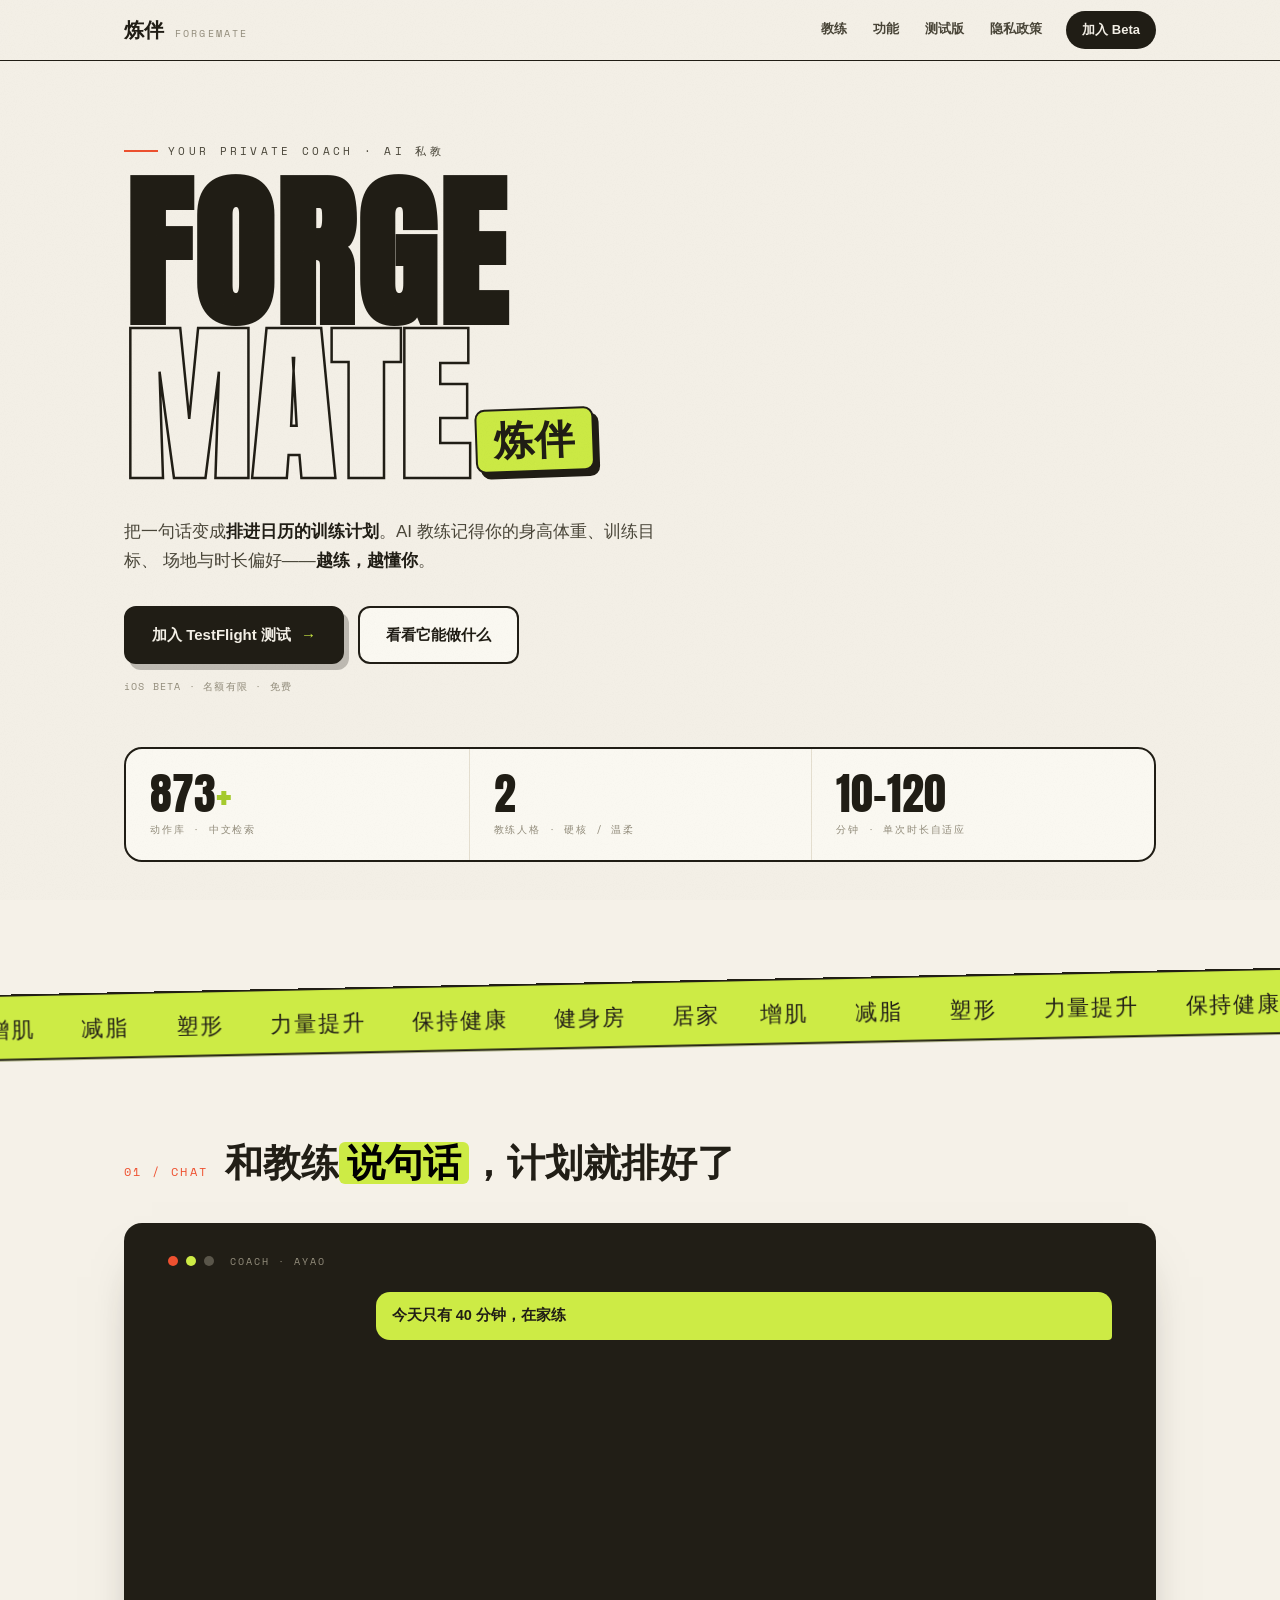
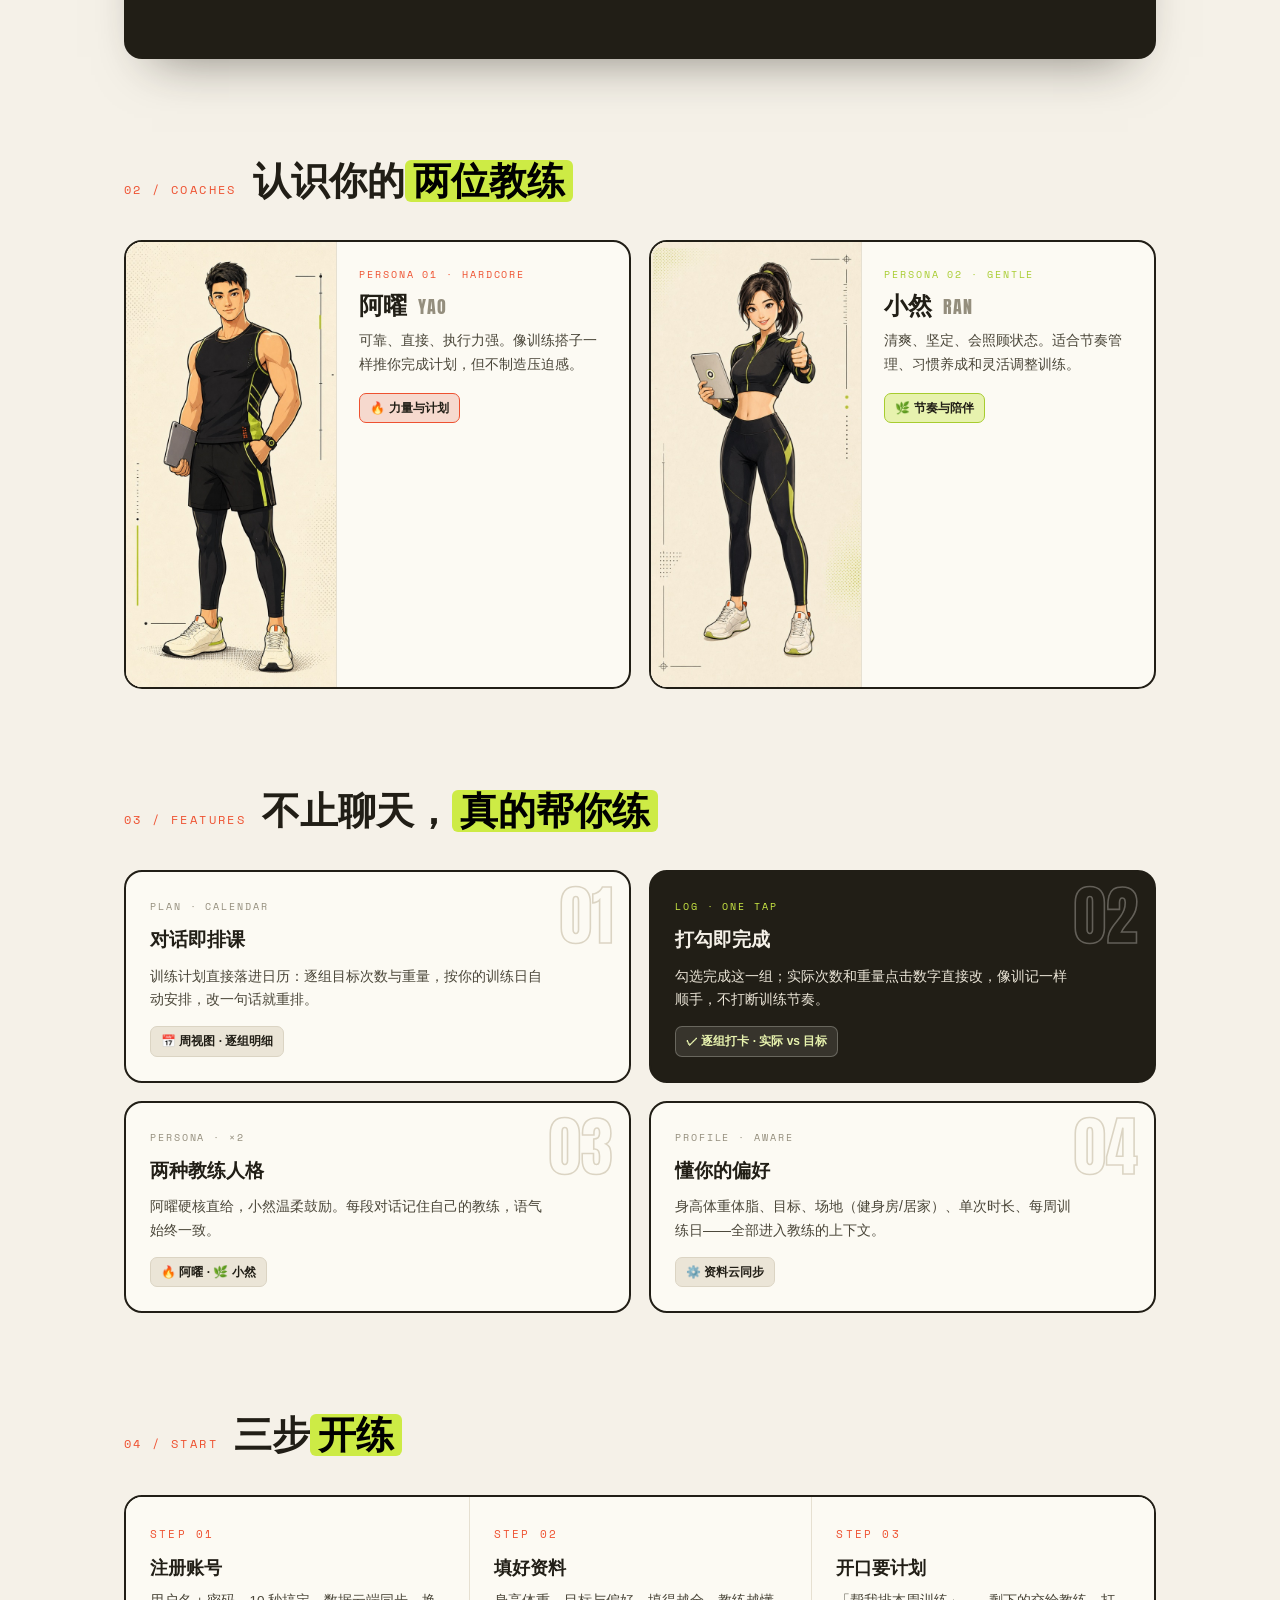
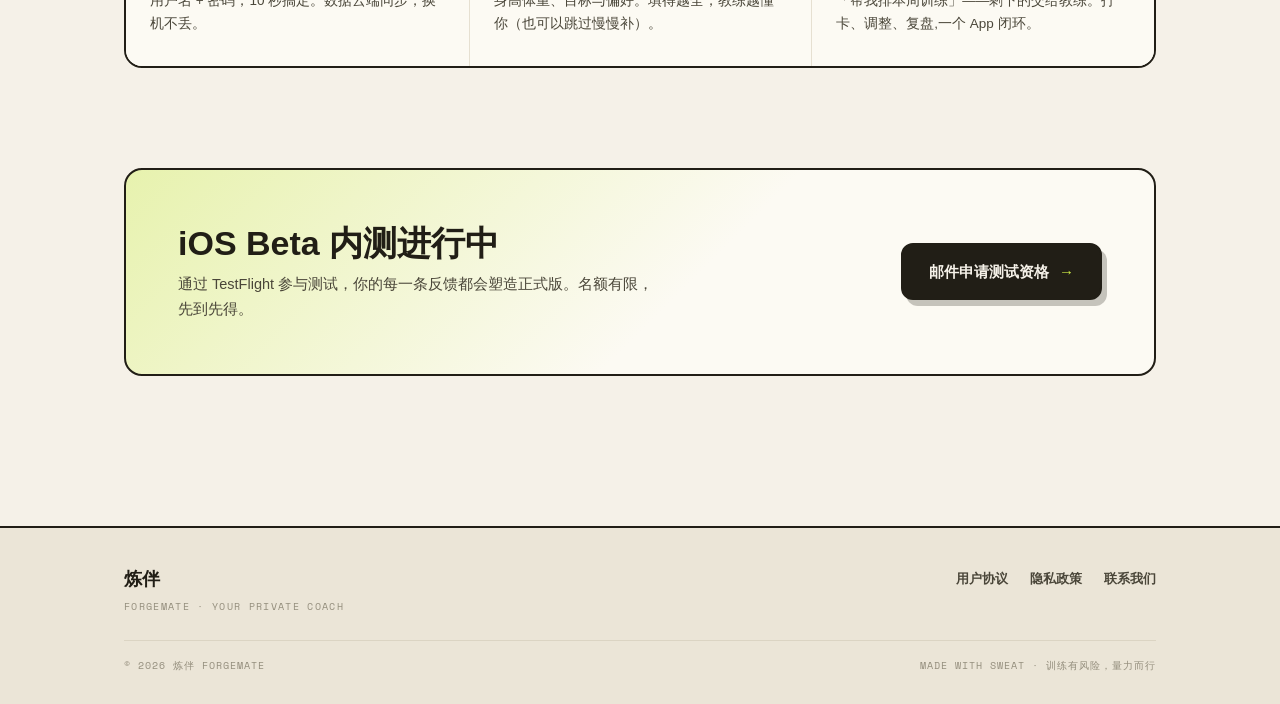
==== commit abb060af: "style: 跑马灯去掉圆点分隔符；区块标题强制单行 Co-Authored-By: Claude Fable 5 <noreply@anthropic.com>" ====
--- a/index.html
+++ b/index.html
@@ -55,8 +55,8 @@
   <!-- 跑马灯 -->
   <div class="marquee" aria-hidden="true">
     <div class="marquee-track">
-      <span>增肌 <i>●</i> 减脂 <i>●</i> 塑形 <i>●</i> 力量提升 <i>●</i> 保持健康 <i>●</i> 健身房 <i>●</i> 居家 <i>●</i></span>
-      <span>增肌 <i>●</i> 减脂 <i>●</i> 塑形 <i>●</i> 力量提升 <i>●</i> 保持健康 <i>●</i> 健身房 <i>●</i> 居家 <i>●</i></span>
+      <span>增肌 减脂 塑形 力量提升 保持健康 健身房 居家</span>
+      <span>增肌 减脂 塑形 力量提升 保持健康 健身房 居家</span>
     </div>
   </div>
 
--- a/assets/site.css
+++ b/assets/site.css
@@ -252,22 +252,31 @@
   font-family: var(--display);
   font-size: 22px;
   letter-spacing: 0.06em;
+  word-spacing: 1.8em;
   text-transform: uppercase;
   white-space: nowrap;
-  padding-right: 28px;
-}
-.marquee span i { font-style: normal; color: var(--ink); opacity: 0.55; padding-right: 28px; }
+  padding-right: 1.8em;
+}
 @keyframes scroll { to { transform: translateX(-50%); } }
 
 /* ── 区块标题 ─────────────────────────────────── */
 .sec { padding: 30px 0 70px; }
-.sec-head { display: flex; align-items: baseline; gap: 16px; margin-bottom: 36px; }
+.sec-head {
+  display: flex;
+  align-items: baseline;
+  flex-wrap: nowrap;
+  gap: 16px;
+  margin-bottom: 36px;
+}
 .sec-head .idx {
   font-family: var(--mono);
   font-size: 12px;
   color: var(--flare);
   letter-spacing: 0.2em;
-}
+  white-space: nowrap;
+  flex: none;
+}
+.sec-head h2 { min-width: 0; }
 .sec-head h2 {
   font-family: var(--zh);
   font-weight: 900;
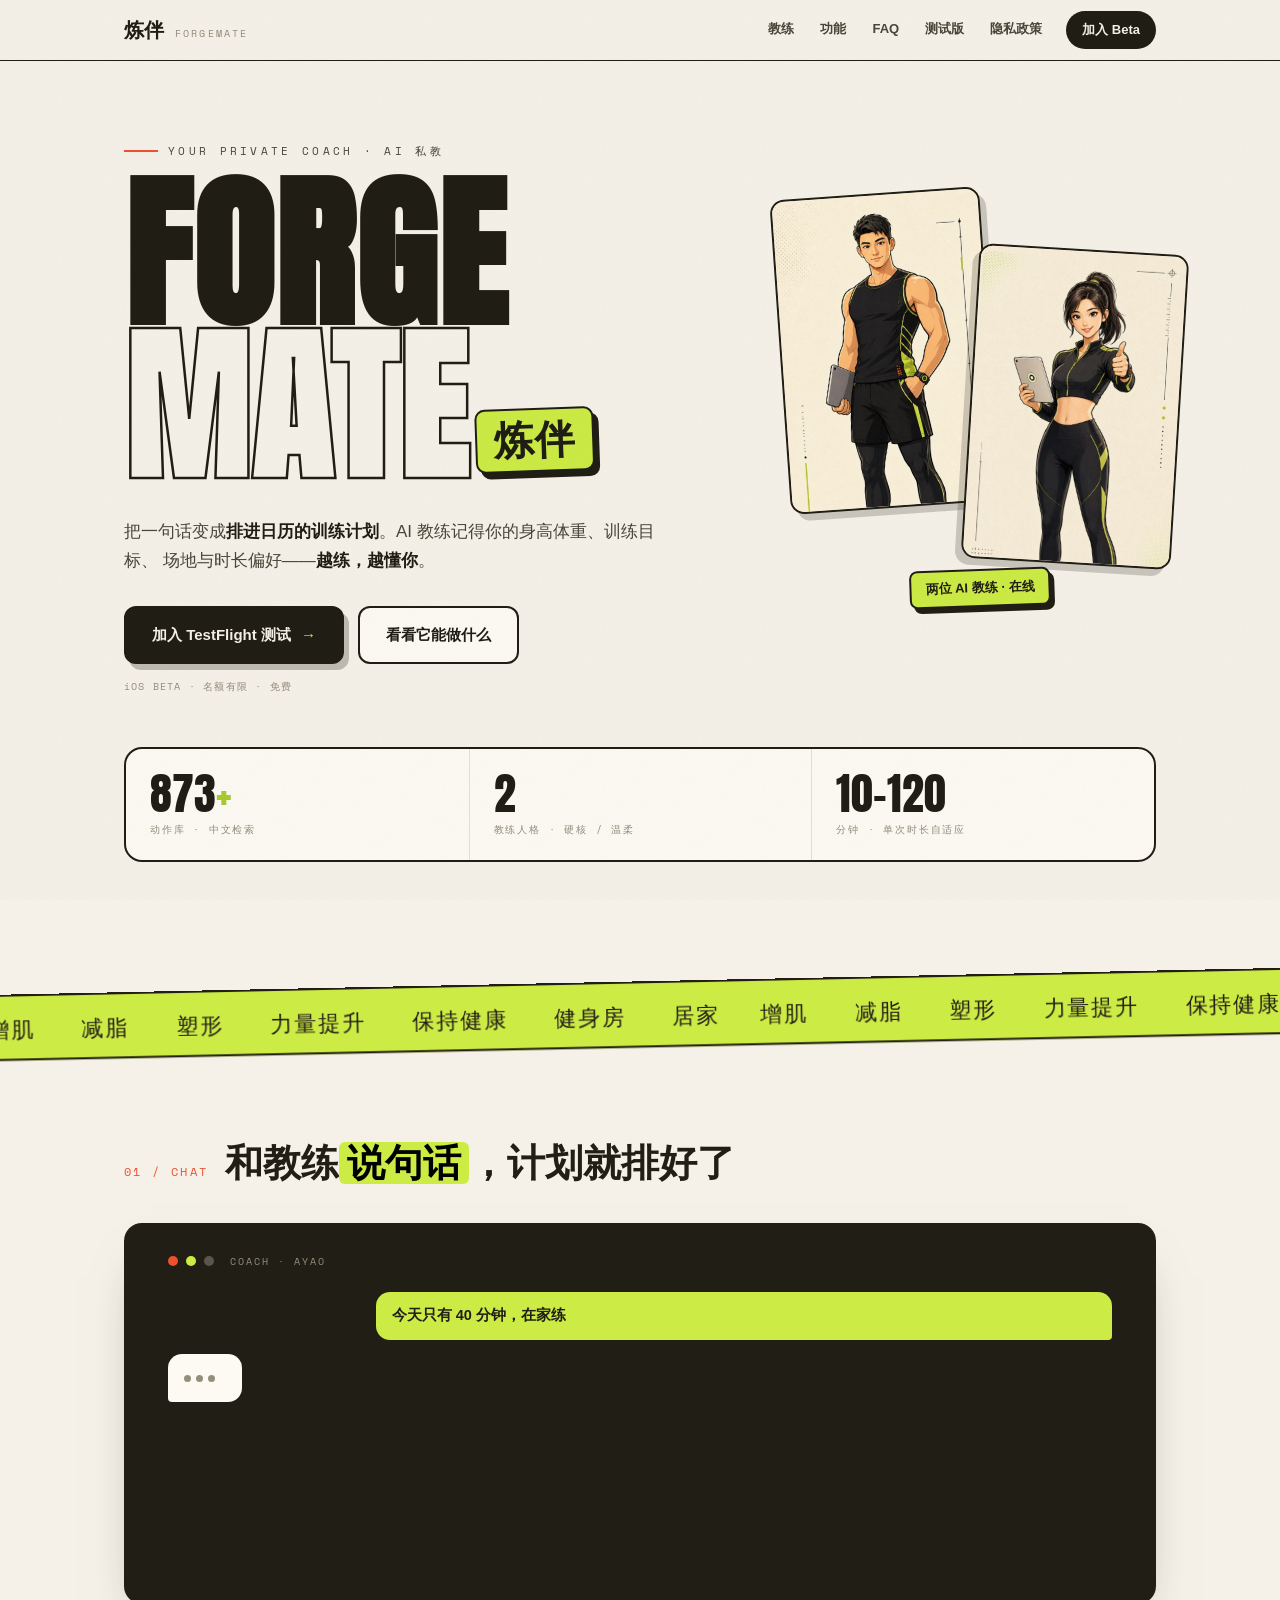
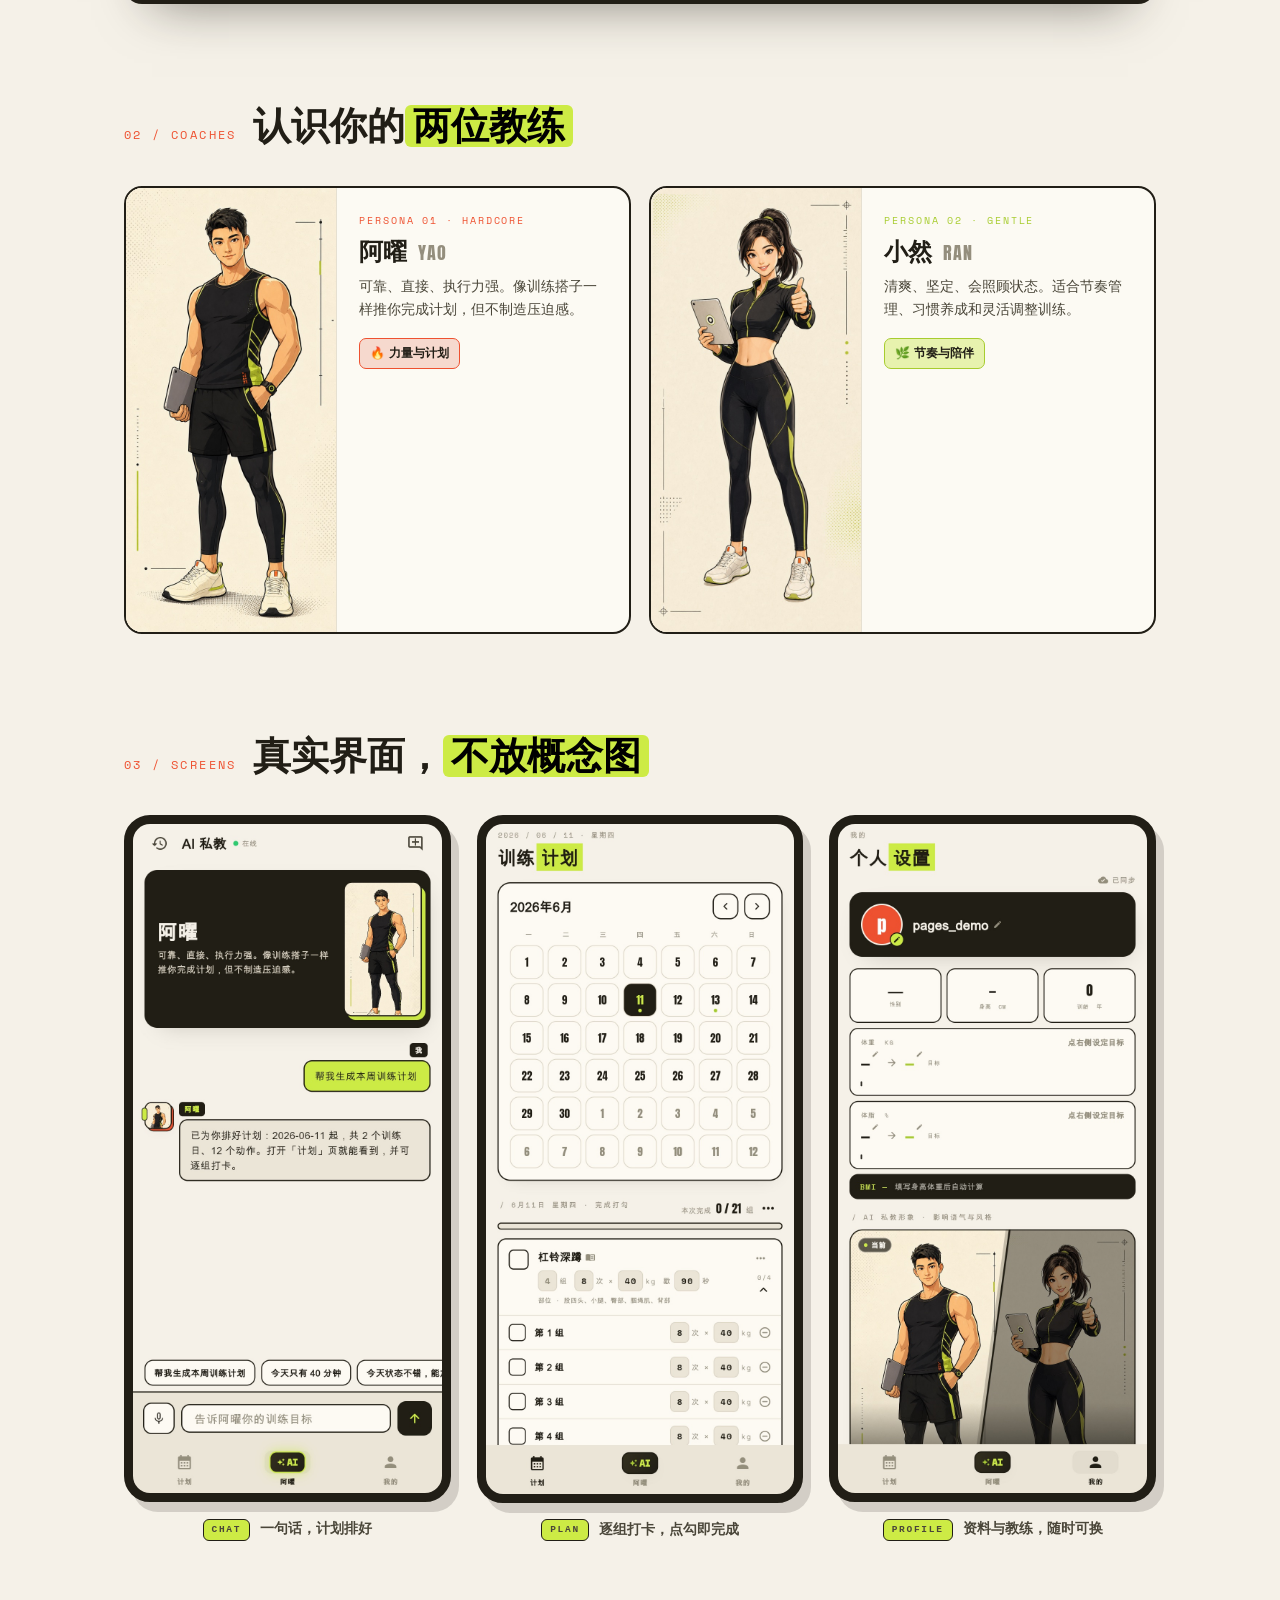
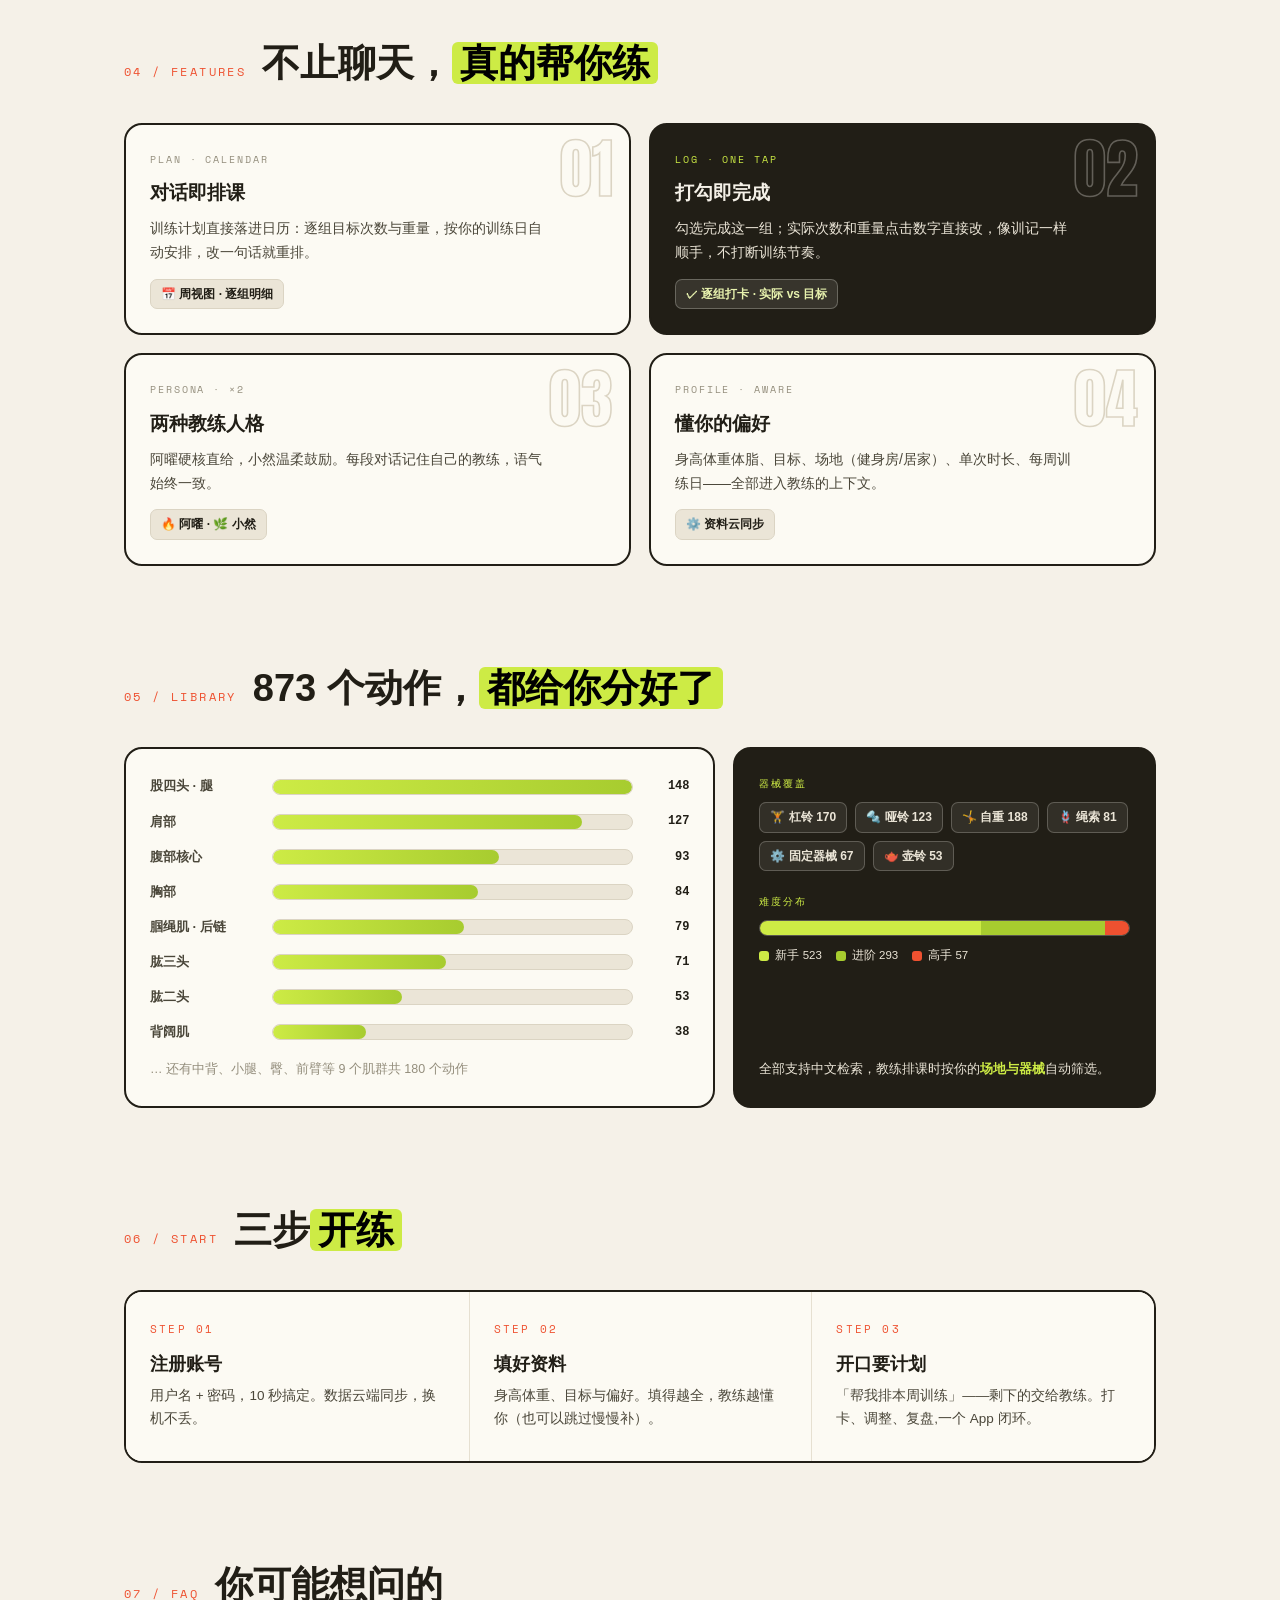
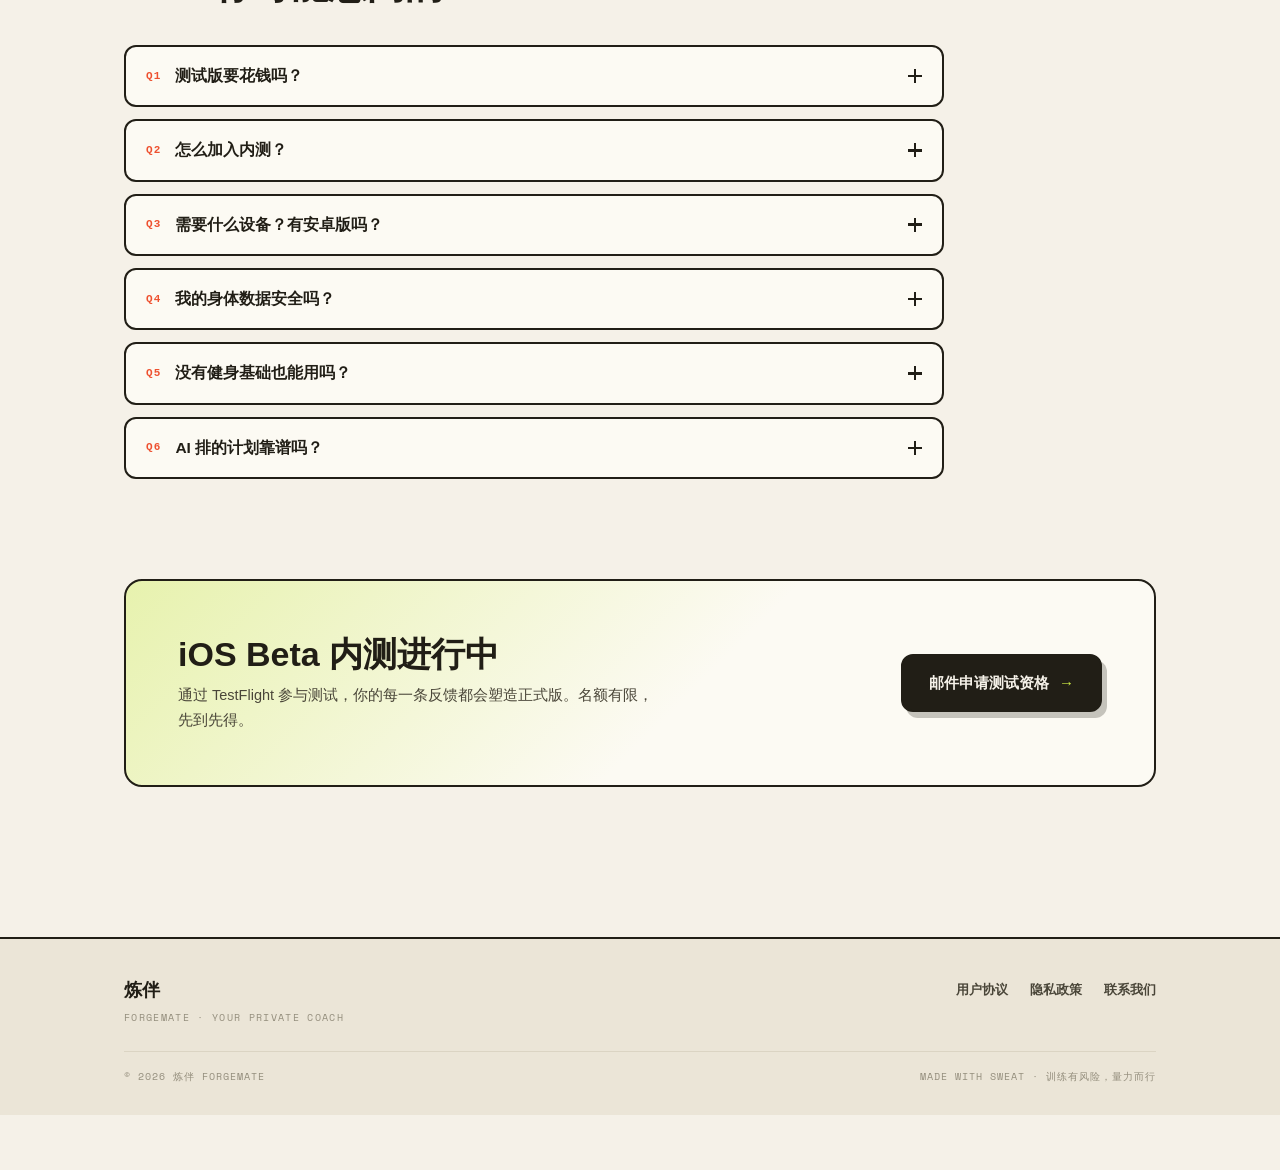
==== commit 345f545a: "feat: 充实首页 — 真实 App 截图、Hero 教练立绘、动作库看板、FAQ - Hero 右侧新增双教练立绘卡片（宽屏显示，轻微浮动动画） - 新增 03/SCREENS 真实界面区：聊天排" ====
--- a/index.html
+++ b/index.html
@@ -21,6 +21,7 @@
     <nav class="nav">
       <a href="#coaches">教练</a>
       <a href="#features">功能</a>
+      <a href="#faq">FAQ</a>
       <a href="#beta">测试版</a>
       <a href="legal/privacy.html">隐私政策</a>
       <a class="cta" href="#beta">加入 Beta</a>
@@ -31,7 +32,12 @@
 <main>
   <!-- Hero -->
   <section class="hero">
-    <div class="wrap">
+    <div class="wrap hero-wrap">
+      <div class="hero-coaches rise d2" aria-hidden="true">
+        <img class="hc hc-ayao" src="assets/img/coach-ayao.jpg" alt="">
+        <img class="hc hc-ran" src="assets/img/coach-xiaoran.jpg" alt="">
+        <span class="hc-tag">两位 AI 教练 · 在线</span>
+      </div>
       <div class="kicker rise">YOUR PRIVATE COACH · AI 私教</div>
       <h1 class="rise d1">FORGE<br><span class="hollow">MATE</span><span class="zh-mark">炼伴</span></h1>
       <p class="lead rise d2">
@@ -120,11 +126,35 @@
     </div>
   </section>
 
+  <!-- 真实界面 -->
+  <section class="sec" id="screens">
+    <div class="wrap">
+      <div class="sec-head" data-reveal>
+        <span class="idx">03 / SCREENS</span>
+        <h2>真实界面，<mark>不放概念图</mark></h2>
+      </div>
+      <div class="shot-grid" data-stagger>
+        <figure class="phone" data-reveal>
+          <img src="assets/img/app-chat.jpg" alt="App 聊天页截图：向阿曜要本周计划，AI 回复已排好 2 个训练日、12 个动作" loading="lazy">
+          <figcaption><span class="ptag">CHAT</span>一句话，计划排好</figcaption>
+        </figure>
+        <figure class="phone mid" data-reveal>
+          <img src="assets/img/app-plan.jpg" alt="App 计划页截图：日历视图与杠铃深蹲逐组打卡，目标 8 次 × 40kg" loading="lazy">
+          <figcaption><span class="ptag">PLAN</span>逐组打卡，点勾即完成</figcaption>
+        </figure>
+        <figure class="phone" data-reveal>
+          <img src="assets/img/app-profile.jpg" alt="App 个人设置页截图：身体数据、BMI 自动计算与双教练形象选择" loading="lazy">
+          <figcaption><span class="ptag">PROFILE</span>资料与教练，随时可换</figcaption>
+        </figure>
+      </div>
+    </div>
+  </section>
+
   <!-- 功能 -->
   <section class="sec" id="features">
     <div class="wrap">
       <div class="sec-head" data-reveal>
-        <span class="idx">03 / FEATURES</span>
+        <span class="idx">04 / FEATURES</span>
         <h2>不止聊天，<mark>真的帮你练</mark></h2>
       </div>
       <div class="feat-grid" data-stagger>
@@ -160,11 +190,54 @@
     </div>
   </section>
 
+  <!-- 动作库 -->
+  <section class="sec" id="library">
+    <div class="wrap">
+      <div class="sec-head" data-reveal>
+        <span class="idx">05 / LIBRARY</span>
+        <h2>873 个动作，<mark>都给你分好了</mark></h2>
+      </div>
+      <div class="lib-grid">
+        <div class="lib-bars" data-stagger>
+          <div class="lib-bar" data-reveal><span class="m">股四头 · 腿</span><i><b style="--w:100%"></b></i><span class="c">148</span></div>
+          <div class="lib-bar" data-reveal><span class="m">肩部</span><i><b style="--w:86%"></b></i><span class="c">127</span></div>
+          <div class="lib-bar" data-reveal><span class="m">腹部核心</span><i><b style="--w:63%"></b></i><span class="c">93</span></div>
+          <div class="lib-bar" data-reveal><span class="m">胸部</span><i><b style="--w:57%"></b></i><span class="c">84</span></div>
+          <div class="lib-bar" data-reveal><span class="m">腘绳肌 · 后链</span><i><b style="--w:53%"></b></i><span class="c">79</span></div>
+          <div class="lib-bar" data-reveal><span class="m">肱三头</span><i><b style="--w:48%"></b></i><span class="c">71</span></div>
+          <div class="lib-bar" data-reveal><span class="m">肱二头</span><i><b style="--w:36%"></b></i><span class="c">53</span></div>
+          <div class="lib-bar" data-reveal><span class="m">背阔肌</span><i><b style="--w:26%"></b></i><span class="c">38</span></div>
+          <p class="lib-note" data-reveal>… 还有中背、小腿、臀、前臂等 9 个肌群共 180 个动作</p>
+        </div>
+        <aside class="lib-side" data-reveal="right">
+          <div class="lib-block">
+            <div class="lib-label">器械覆盖</div>
+            <div class="lib-chips">
+              <span class="chip">🏋️ 杠铃 170</span><span class="chip">🔩 哑铃 123</span><span class="chip">🤸 自重 188</span><span class="chip">🪢 绳索 81</span><span class="chip">⚙️ 固定器械 67</span><span class="chip">🫖 壶铃 53</span>
+            </div>
+          </div>
+          <div class="lib-block">
+            <div class="lib-label">难度分布</div>
+            <div class="lib-level">
+              <i class="l1" style="flex:523" title="新手 523"></i><i class="l2" style="flex:293" title="进阶 293"></i><i class="l3" style="flex:57" title="高手 57"></i>
+            </div>
+            <div class="lib-legend">
+              <span><i class="l1"></i>新手 523</span>
+              <span><i class="l2"></i>进阶 293</span>
+              <span><i class="l3"></i>高手 57</span>
+            </div>
+          </div>
+          <p class="lib-tip">全部支持中文检索，教练排课时按你的<b>场地与器械</b>自动筛选。</p>
+        </aside>
+      </div>
+    </div>
+  </section>
+
   <!-- 三步走 -->
   <section class="sec" id="how">
     <div class="wrap">
       <div class="sec-head" data-reveal>
-        <span class="idx">04 / START</span>
+        <span class="idx">06 / START</span>
         <h2>三步<mark>开练</mark></h2>
       </div>
       <div class="steps" data-stagger>
@@ -183,6 +256,42 @@
           <h3>开口要计划</h3>
           <p>「帮我排本周训练」——剩下的交给教练。打卡、调整、复盘,一个 App 闭环。</p>
         </div>
+      </div>
+    </div>
+  </section>
+
+  <!-- FAQ -->
+  <section class="sec" id="faq">
+    <div class="wrap">
+      <div class="sec-head" data-reveal>
+        <span class="idx">07 / FAQ</span>
+        <h2>你可能想问的</h2>
+      </div>
+      <div class="faq-list" data-stagger>
+        <details class="faq-item" data-reveal>
+          <summary><span class="q">Q1</span>测试版要花钱吗？<i class="plus"></i></summary>
+          <div class="a">TestFlight 内测阶段完全免费。正式版的定价还在规划中，参与内测的用户会优先拿到福利。</div>
+        </details>
+        <details class="faq-item" data-reveal>
+          <summary><span class="q">Q2</span>怎么加入内测？<i class="plus"></i></summary>
+          <div class="a">点击页面上的「邮件申请测试资格」，告诉我们你的 Apple ID 邮箱，我们会发出 TestFlight 邀请链接，点开安装即可。</div>
+        </details>
+        <details class="faq-item" data-reveal>
+          <summary><span class="q">Q3</span>需要什么设备？有安卓版吗？<i class="plus"></i></summary>
+          <div class="a">内测期先支持 iPhone（通过 TestFlight 安装）。安卓版本在路线图上，上线后会第一时间通知内测用户。</div>
+        </details>
+        <details class="faq-item" data-reveal>
+          <summary><span class="q">Q4</span>我的身体数据安全吗？<i class="plus"></i></summary>
+          <div class="a">身高体重等资料仅用于生成你的训练建议，云端同步、不对外共享。详见<a href="legal/privacy.html">隐私政策</a>。</div>
+        </details>
+        <details class="faq-item" data-reveal>
+          <summary><span class="q">Q5</span>没有健身基础也能用吗？<i class="plus"></i></summary>
+          <div class="a">可以。告诉教练你是新手，计划会从低强度、低门槛的动作开始，循序渐进。动作库里超过一半的动作是新手友好的。</div>
+        </details>
+        <details class="faq-item" data-reveal>
+          <summary><span class="q">Q6</span>AI 排的计划靠谱吗？<i class="plus"></i></summary>
+          <div class="a">计划基于你的身体数据、目标与器械条件生成，任何一处不合适都可以一句话调整。训练有风险，身体不适请及时停止并咨询专业人士。</div>
+        </details>
       </div>
     </div>
   </section>
--- a/assets/site.css
+++ b/assets/site.css
@@ -188,6 +188,64 @@
 
 .hero-note { font-family: var(--mono); font-size: 10px; letter-spacing: 0.12em; color: var(--muted); margin-top: 14px; }
 
+/* hero 教练立绘 */
+.hero-wrap { position: relative; }
+.hero-coaches {
+  position: absolute;
+  right: 0;
+  top: 24px;
+  width: 400px;
+  height: 460px;
+  pointer-events: none;
+  display: none;
+  z-index: 1;
+}
+.hc {
+  position: absolute;
+  width: 210px;
+  aspect-ratio: 10 / 15;
+  object-fit: cover;
+  object-position: top center;
+  border: 2px solid var(--ink);
+  border-radius: 14px;
+  background: var(--paper2);
+}
+.hc-ayao {
+  left: 0;
+  top: 36px;
+  transform: rotate(-4deg);
+  box-shadow: 6px 7px 0 rgba(33, 30, 22, 0.2);
+  animation: hcbob 6s ease-in-out infinite;
+}
+.hc-ran {
+  right: 0;
+  top: 92px;
+  transform: rotate(3.5deg);
+  box-shadow: -6px 7px 0 rgba(33, 30, 22, 0.2);
+  animation: hcbob 6s ease-in-out 3s infinite;
+}
+@keyframes hcbob {
+  0%, 100% { translate: 0 0; }
+  50% { translate: 0 -8px; }
+}
+.hc-tag {
+  position: absolute;
+  left: 50%;
+  bottom: 10px;
+  transform: translateX(-50%) rotate(-2deg);
+  background: var(--lime);
+  border: 2px solid var(--ink);
+  border-radius: 8px;
+  box-shadow: 4px 5px 0 var(--ink);
+  font-size: 13px;
+  font-weight: 900;
+  padding: 6px 14px;
+  white-space: nowrap;
+}
+@media (min-width: 1100px) {
+  .hero-coaches { display: block; }
+}
+
 /* hero 右下角几何装饰 */
 .hero-deco {
   position: absolute;
@@ -406,6 +464,187 @@
 }
 .coach-card.ayao .coach-chip { background: var(--flare-soft); border-color: var(--flare); }
 .coach-card.ran .coach-chip { background: var(--lime-soft); border-color: var(--lime-deep); }
+
+/* ── 真实界面截图 ─────────────────────────────── */
+.shot-grid {
+  display: grid;
+  grid-template-columns: repeat(3, 1fr);
+  gap: 26px;
+  align-items: start;
+}
+.phone {
+  margin: 0;
+  text-align: center;
+}
+.phone img {
+  display: block;
+  width: 100%;
+  border: 2.5px solid var(--ink);
+  border-radius: 26px;
+  background: var(--ink);
+  padding: 7px;
+  box-sizing: border-box;
+  box-shadow: 8px 10px 0 rgba(33, 30, 22, 0.16);
+  transition: transform 0.3s cubic-bezier(0.2, 0.7, 0.2, 1);
+}
+.phone img:hover { transform: translateY(-6px) rotate(-0.6deg); }
+.phone.mid { transform: translateY(22px); }
+.phone figcaption {
+  margin-top: 16px;
+  font-size: 13.5px;
+  font-weight: 800;
+  color: var(--ink-soft);
+  display: inline-flex;
+  align-items: center;
+  gap: 10px;
+}
+.phone .ptag {
+  font-family: var(--mono);
+  font-size: 9.5px;
+  letter-spacing: 0.18em;
+  background: var(--lime);
+  border: 1.4px solid var(--ink);
+  border-radius: 6px;
+  padding: 2px 8px;
+}
+
+/* ── 动作库看板 ───────────────────────────────── */
+.lib-grid {
+  display: grid;
+  grid-template-columns: 1.4fr 1fr;
+  gap: 18px;
+  align-items: stretch;
+}
+.lib-bars {
+  background: var(--card);
+  border: 2px solid var(--ink);
+  border-radius: var(--r-lg);
+  padding: 26px 24px;
+}
+.lib-bar {
+  display: grid;
+  grid-template-columns: 110px 1fr 44px;
+  align-items: center;
+  gap: 12px;
+  margin-bottom: 13px;
+}
+.lib-bar .m { font-size: 13px; font-weight: 800; color: var(--ink-soft); }
+.lib-bar i {
+  display: block;
+  height: 16px;
+  background: var(--paper2);
+  border: 1.4px solid var(--line);
+  border-radius: 999px;
+  overflow: hidden;
+}
+.lib-bar b {
+  display: block;
+  height: 100%;
+  width: 0;
+  background: linear-gradient(90deg, var(--lime), var(--lime-deep));
+  border-radius: 999px;
+  transition: width 0.9s cubic-bezier(0.2, 0.7, 0.2, 1) 0.15s;
+}
+.lib-bar.in b, html.no-anim .lib-bar b, html:not(.js) .lib-bar b { width: var(--w); }
+.lib-bar .c {
+  font-family: var(--mono);
+  font-size: 12px;
+  font-weight: 700;
+  text-align: right;
+  color: var(--ink);
+}
+.lib-note { font-size: 12.5px; color: var(--muted); margin-top: 16px; }
+.lib-side {
+  background: var(--ink);
+  color: var(--paper);
+  border: 2px solid var(--ink);
+  border-radius: var(--r-lg);
+  padding: 26px 24px;
+  display: flex;
+  flex-direction: column;
+  gap: 22px;
+}
+.lib-label {
+  font-family: var(--mono);
+  font-size: 10px;
+  letter-spacing: 0.2em;
+  color: var(--lime);
+  margin-bottom: 10px;
+}
+.lib-chips { display: flex; flex-wrap: wrap; gap: 8px; }
+.lib-chips .chip {
+  font-size: 12px;
+  font-weight: 700;
+  background: rgba(252, 250, 243, 0.08);
+  border: 1px solid rgba(252, 250, 243, 0.22);
+  border-radius: 7px;
+  padding: 4px 10px;
+  color: var(--paper2);
+}
+.lib-level {
+  display: flex;
+  height: 16px;
+  border-radius: 999px;
+  overflow: hidden;
+  border: 1px solid rgba(252, 250, 243, 0.25);
+}
+.lib-level i { display: block; }
+.lib-level .l1, .lib-legend .l1 { background: var(--lime); }
+.lib-level .l2, .lib-legend .l2 { background: var(--lime-deep); }
+.lib-level .l3, .lib-legend .l3 { background: var(--flare); }
+.lib-legend { display: flex; gap: 14px; margin-top: 10px; flex-wrap: wrap; }
+.lib-legend span { font-size: 11.5px; color: var(--paper2); display: inline-flex; align-items: center; gap: 6px; }
+.lib-legend i { width: 10px; height: 10px; border-radius: 3px; }
+.lib-tip { font-size: 13px; color: var(--paper2); line-height: 1.7; margin-top: auto; }
+.lib-tip b { color: var(--lime); }
+
+/* ── FAQ ─────────────────────────────────────── */
+.faq-list { display: grid; gap: 12px; max-width: 820px; }
+.faq-item {
+  background: var(--card);
+  border: 2px solid var(--ink);
+  border-radius: var(--r);
+  overflow: hidden;
+}
+.faq-item summary {
+  list-style: none;
+  cursor: pointer;
+  display: flex;
+  align-items: center;
+  gap: 14px;
+  padding: 16px 20px;
+  font-size: 15.5px;
+  font-weight: 800;
+  user-select: none;
+}
+.faq-item summary::-webkit-details-marker { display: none; }
+.faq-item .q {
+  font-family: var(--mono);
+  font-size: 11px;
+  letter-spacing: 0.1em;
+  color: var(--flare);
+  flex: none;
+}
+.faq-item .plus { margin-left: auto; position: relative; width: 14px; height: 14px; flex: none; }
+.faq-item .plus::before, .faq-item .plus::after {
+  content: "";
+  position: absolute;
+  inset: 0;
+  margin: auto;
+  background: var(--ink);
+  transition: transform 0.25s;
+}
+.faq-item .plus::before { width: 14px; height: 2.4px; }
+.faq-item .plus::after { width: 2.4px; height: 14px; }
+.faq-item[open] .plus::after { transform: rotate(90deg); }
+.faq-item[open] summary { background: var(--lime-soft); }
+.faq-item .a {
+  padding: 14px 20px 18px;
+  font-size: 14px;
+  color: var(--ink-soft);
+  border-top: 1.6px solid var(--hair);
+}
+.faq-item .a a { color: var(--lime-deep); font-weight: 700; }
 
 /* ── 三步走 ───────────────────────────────────── */
 .steps { display: grid; grid-template-columns: repeat(3, 1fr); gap: 0; border: 2px solid var(--ink); border-radius: var(--r-lg); overflow: hidden; }
@@ -581,7 +820,7 @@
 .d4 { animation-delay: 0.44s; }
 
 @media (prefers-reduced-motion: reduce) {
-  .rise, .marquee-track, .hero .zh-mark, .dots i { animation: none; }
+  .rise, .marquee-track, .hero .zh-mark, .dots i, .hc { animation: none; }
 }
 
 /* ── 法律文档页 ───────────────────────────────── */
@@ -637,6 +876,10 @@
   .feat-grid { grid-template-columns: 1fr; }
   .coach-grid { grid-template-columns: 1fr; }
   .coach-fig { flex-basis: 38%; }
+  .lib-grid { grid-template-columns: 1fr; }
+  .lib-bar { grid-template-columns: 92px 1fr 40px; }
+  .shot-grid { grid-template-columns: 1fr; max-width: 340px; margin: 0 auto; }
+  .phone.mid { transform: none; }
   .steps { grid-template-columns: 1fr; }
   .step { border-left: none; border-top: 1.6px solid var(--hair); }
   .step:first-child { border-top: none; }
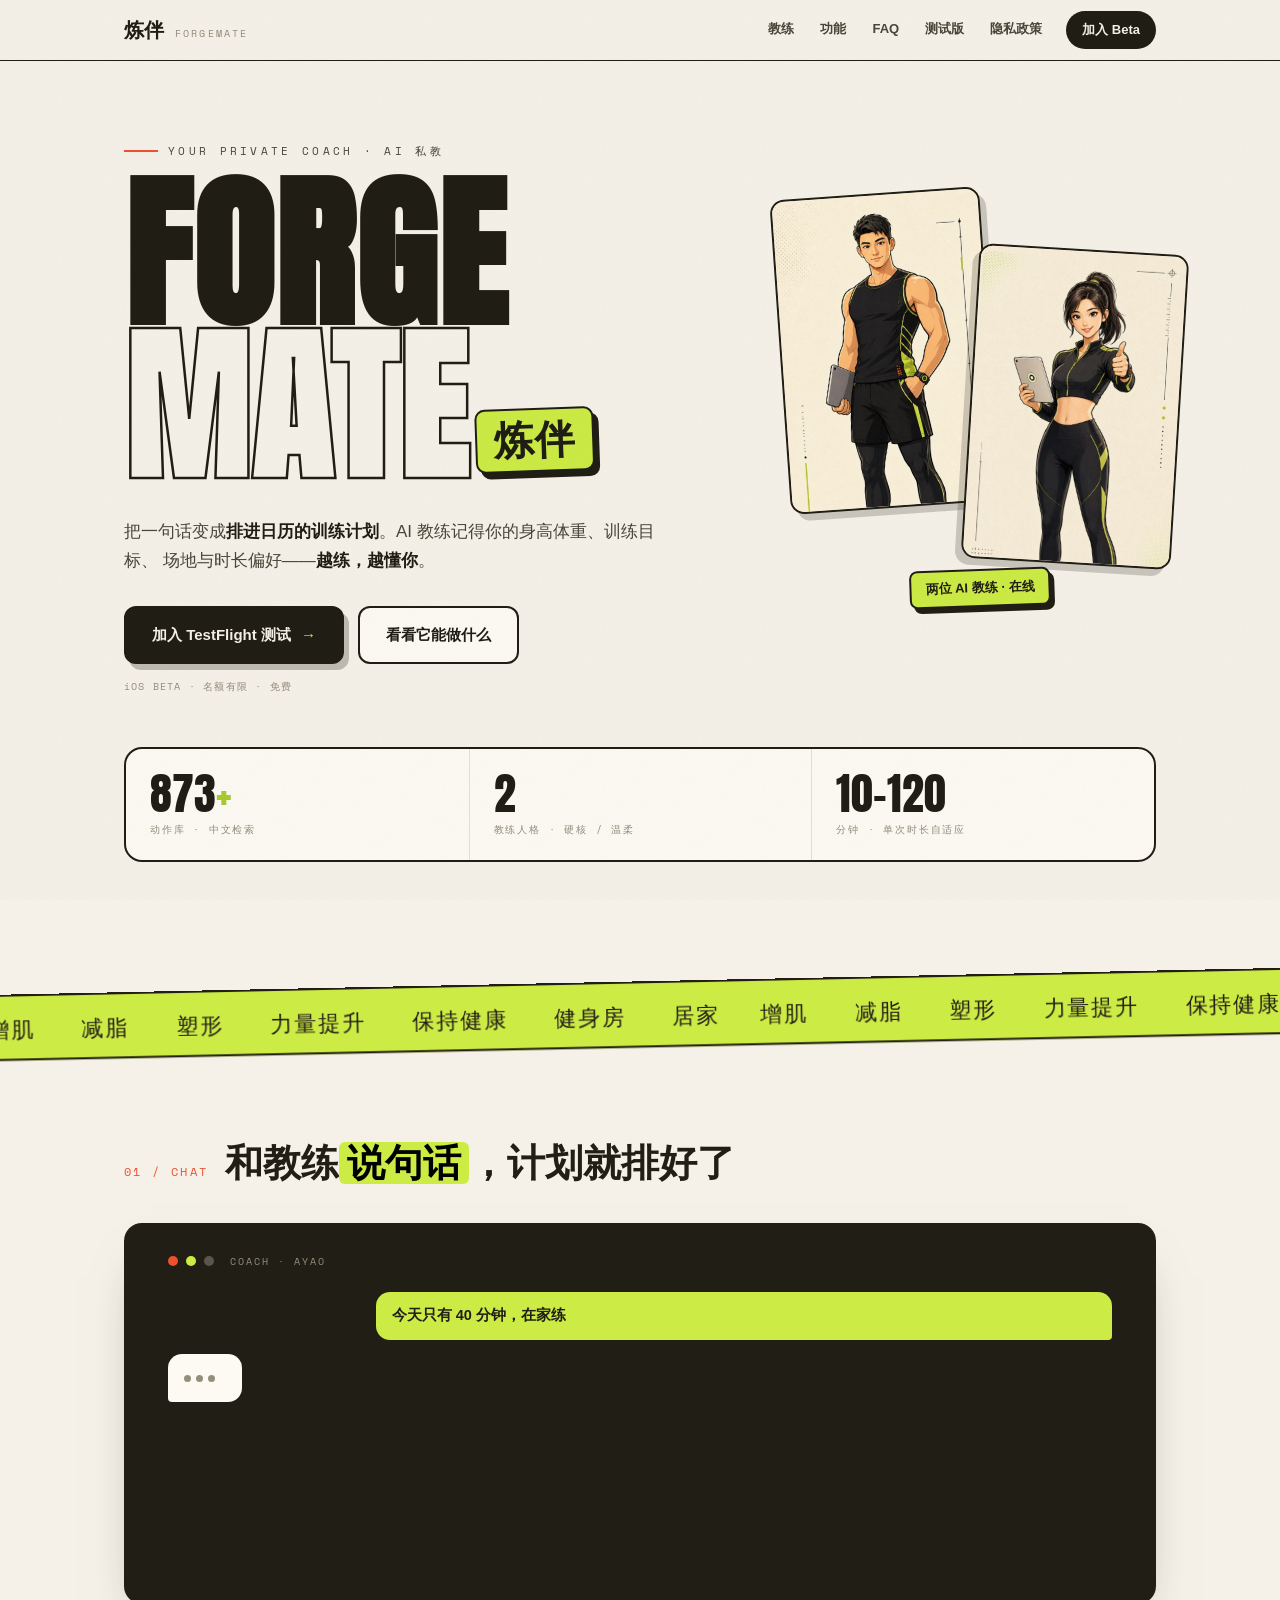
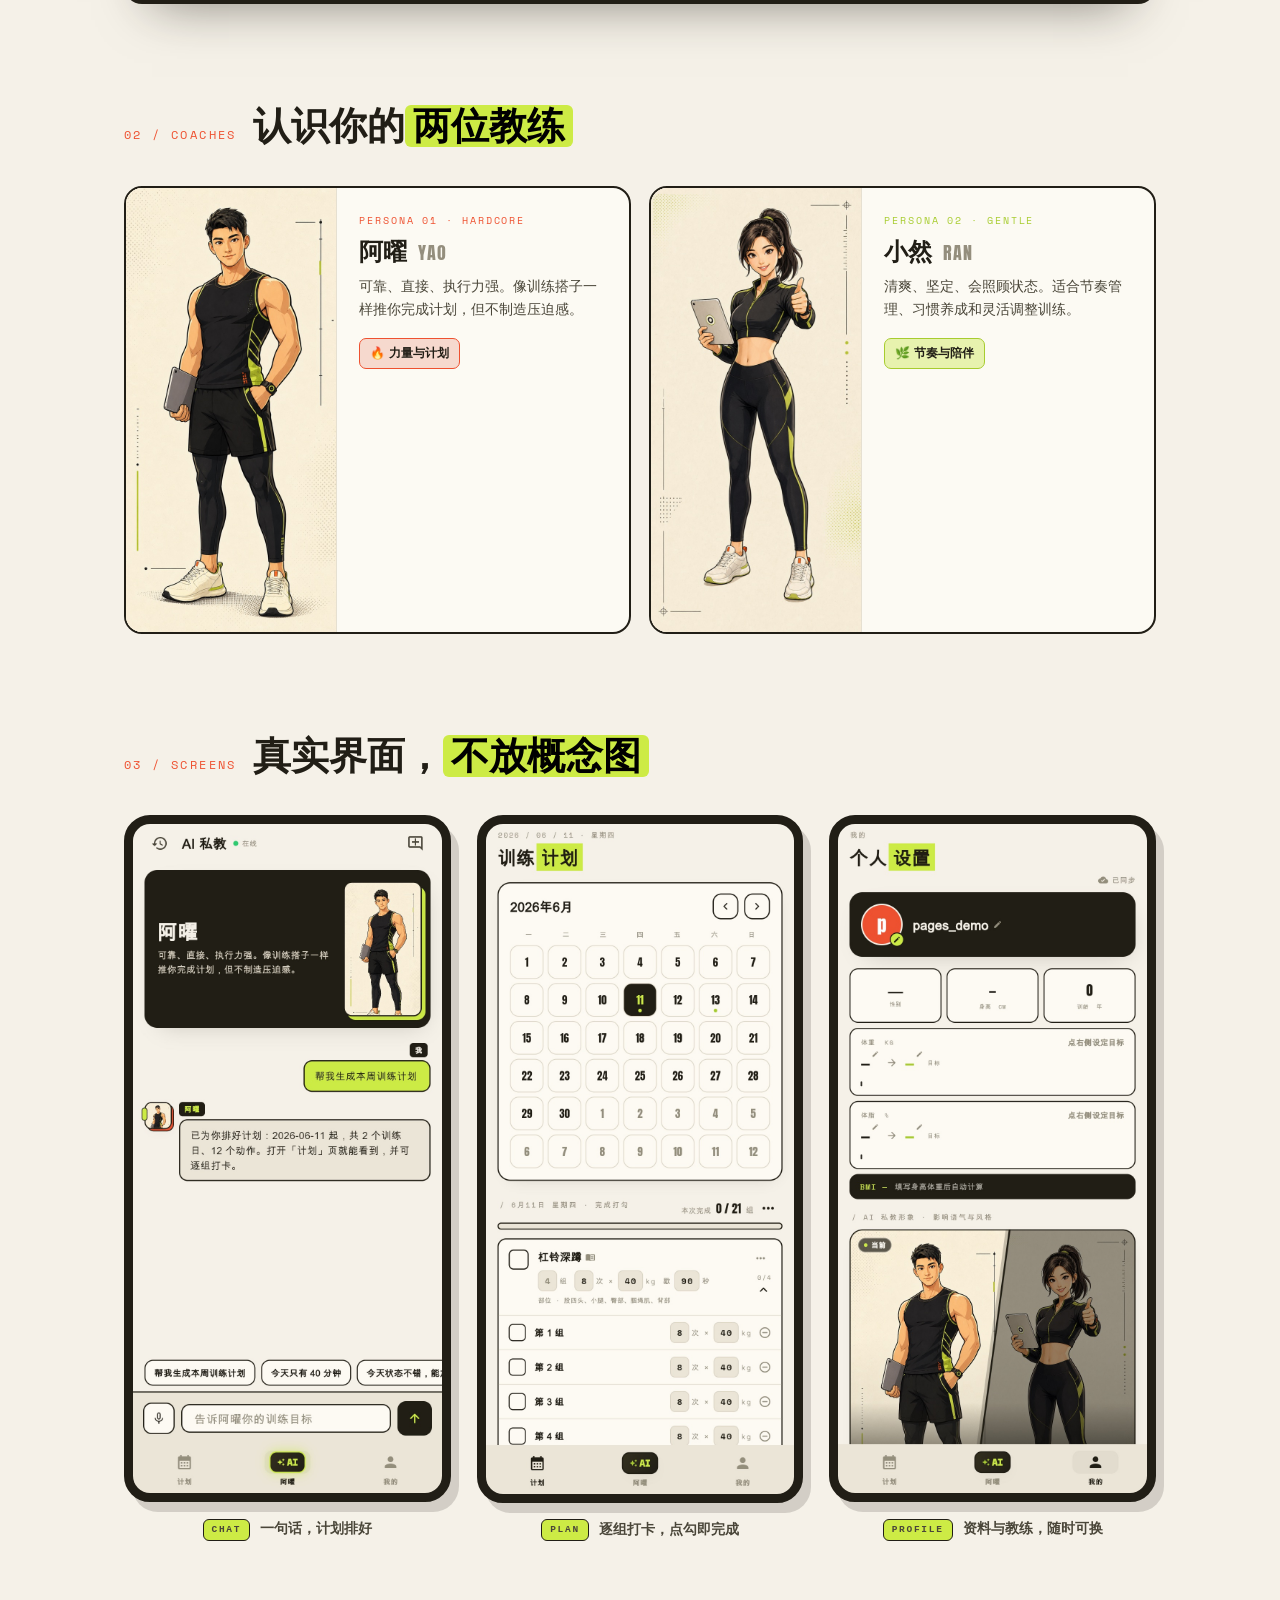
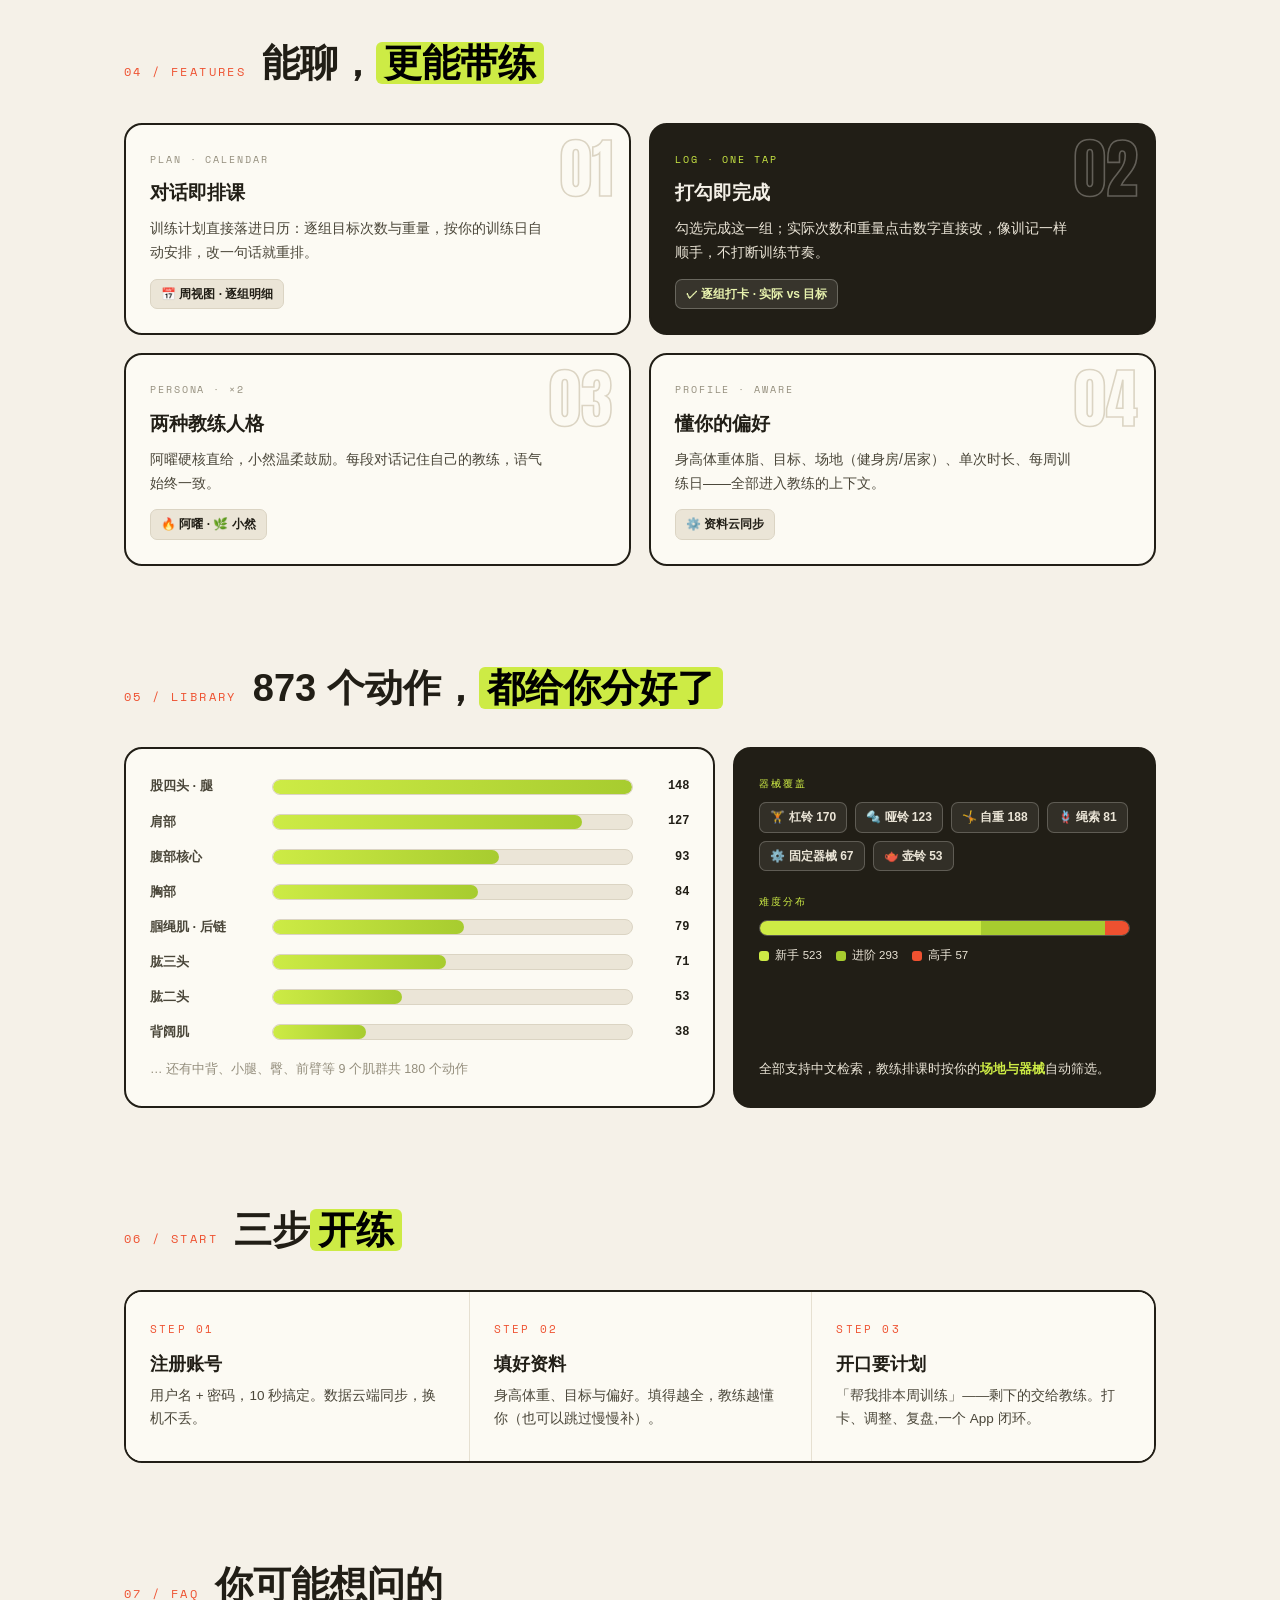
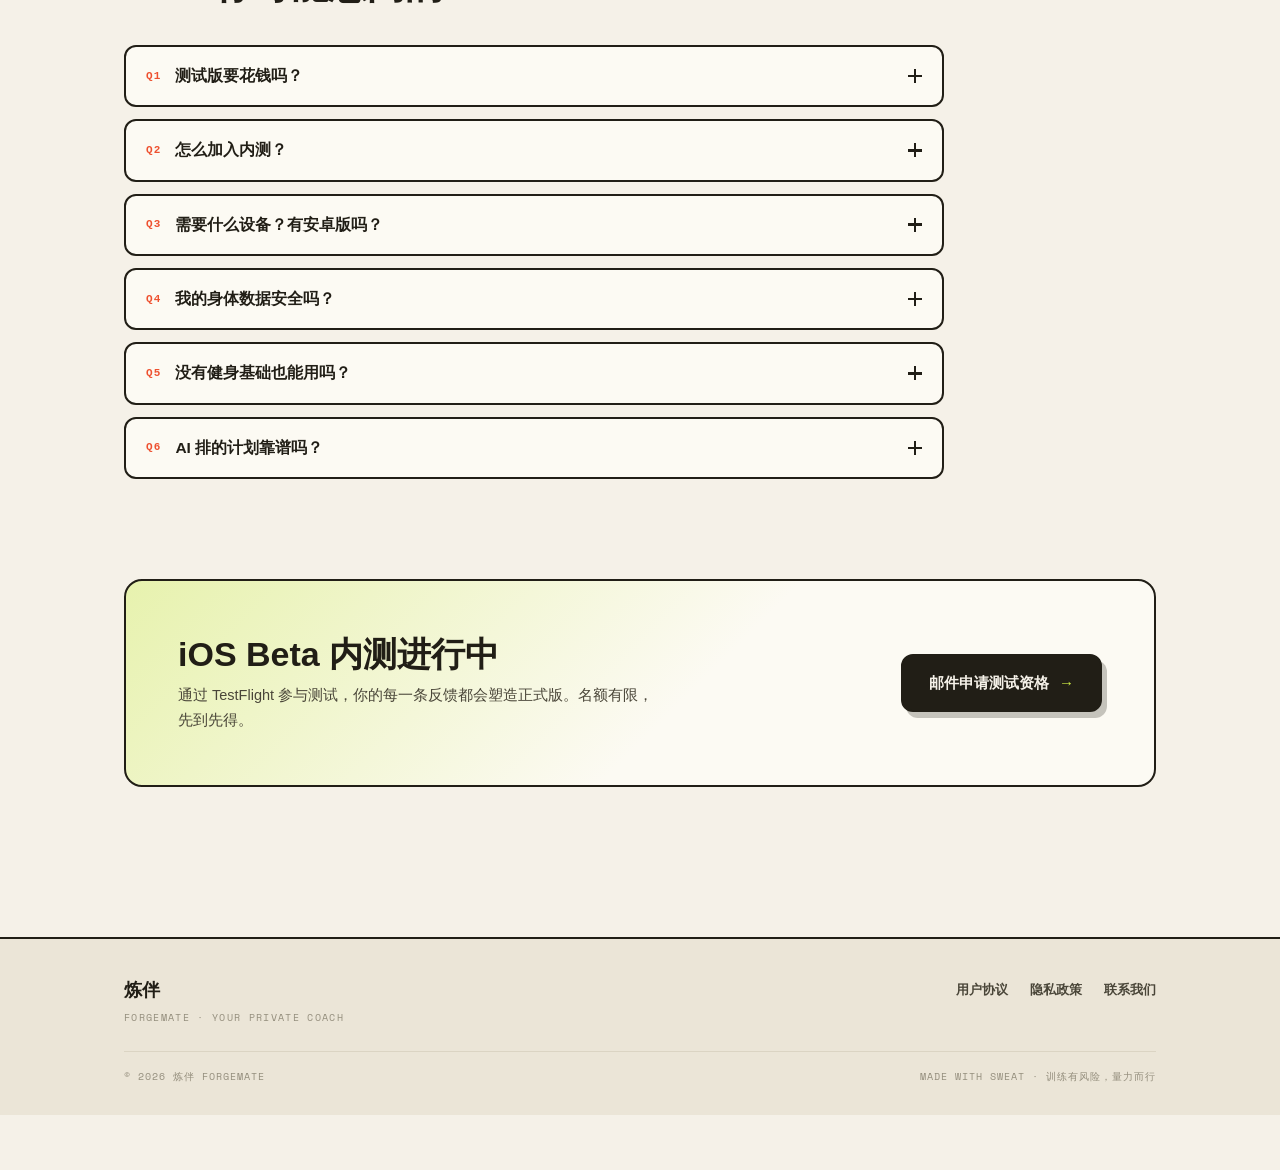
==== commit e559c94f: "copy: 功能区标题改为「能聊，更能带练」 Co-Authored-By: Claude Fable 5 <noreply@anthropic.com>" ====
--- a/index.html
+++ b/index.html
@@ -155,7 +155,7 @@
     <div class="wrap">
       <div class="sec-head" data-reveal>
         <span class="idx">04 / FEATURES</span>
-        <h2>不止聊天，<mark>真的帮你练</mark></h2>
+        <h2>能聊，<mark>更能带练</mark></h2>
       </div>
       <div class="feat-grid" data-stagger>
         <article class="feat" data-reveal>
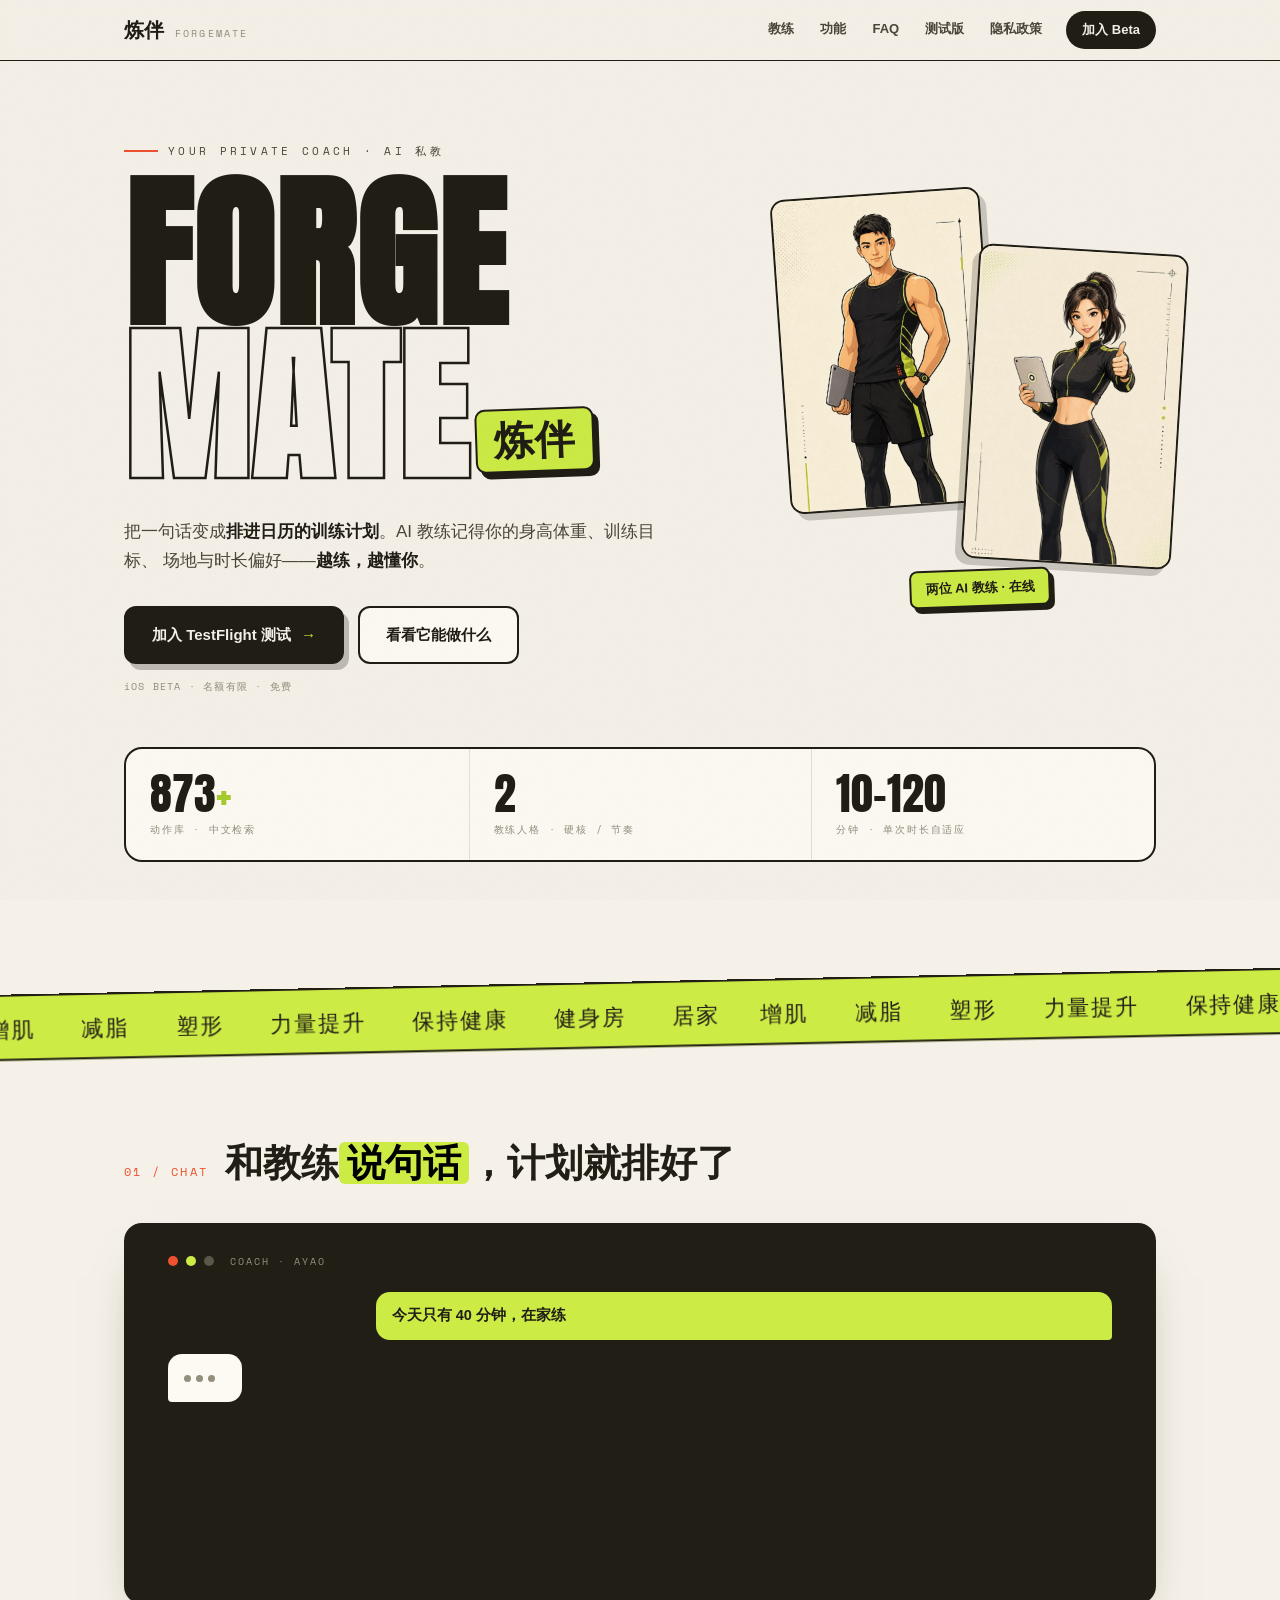
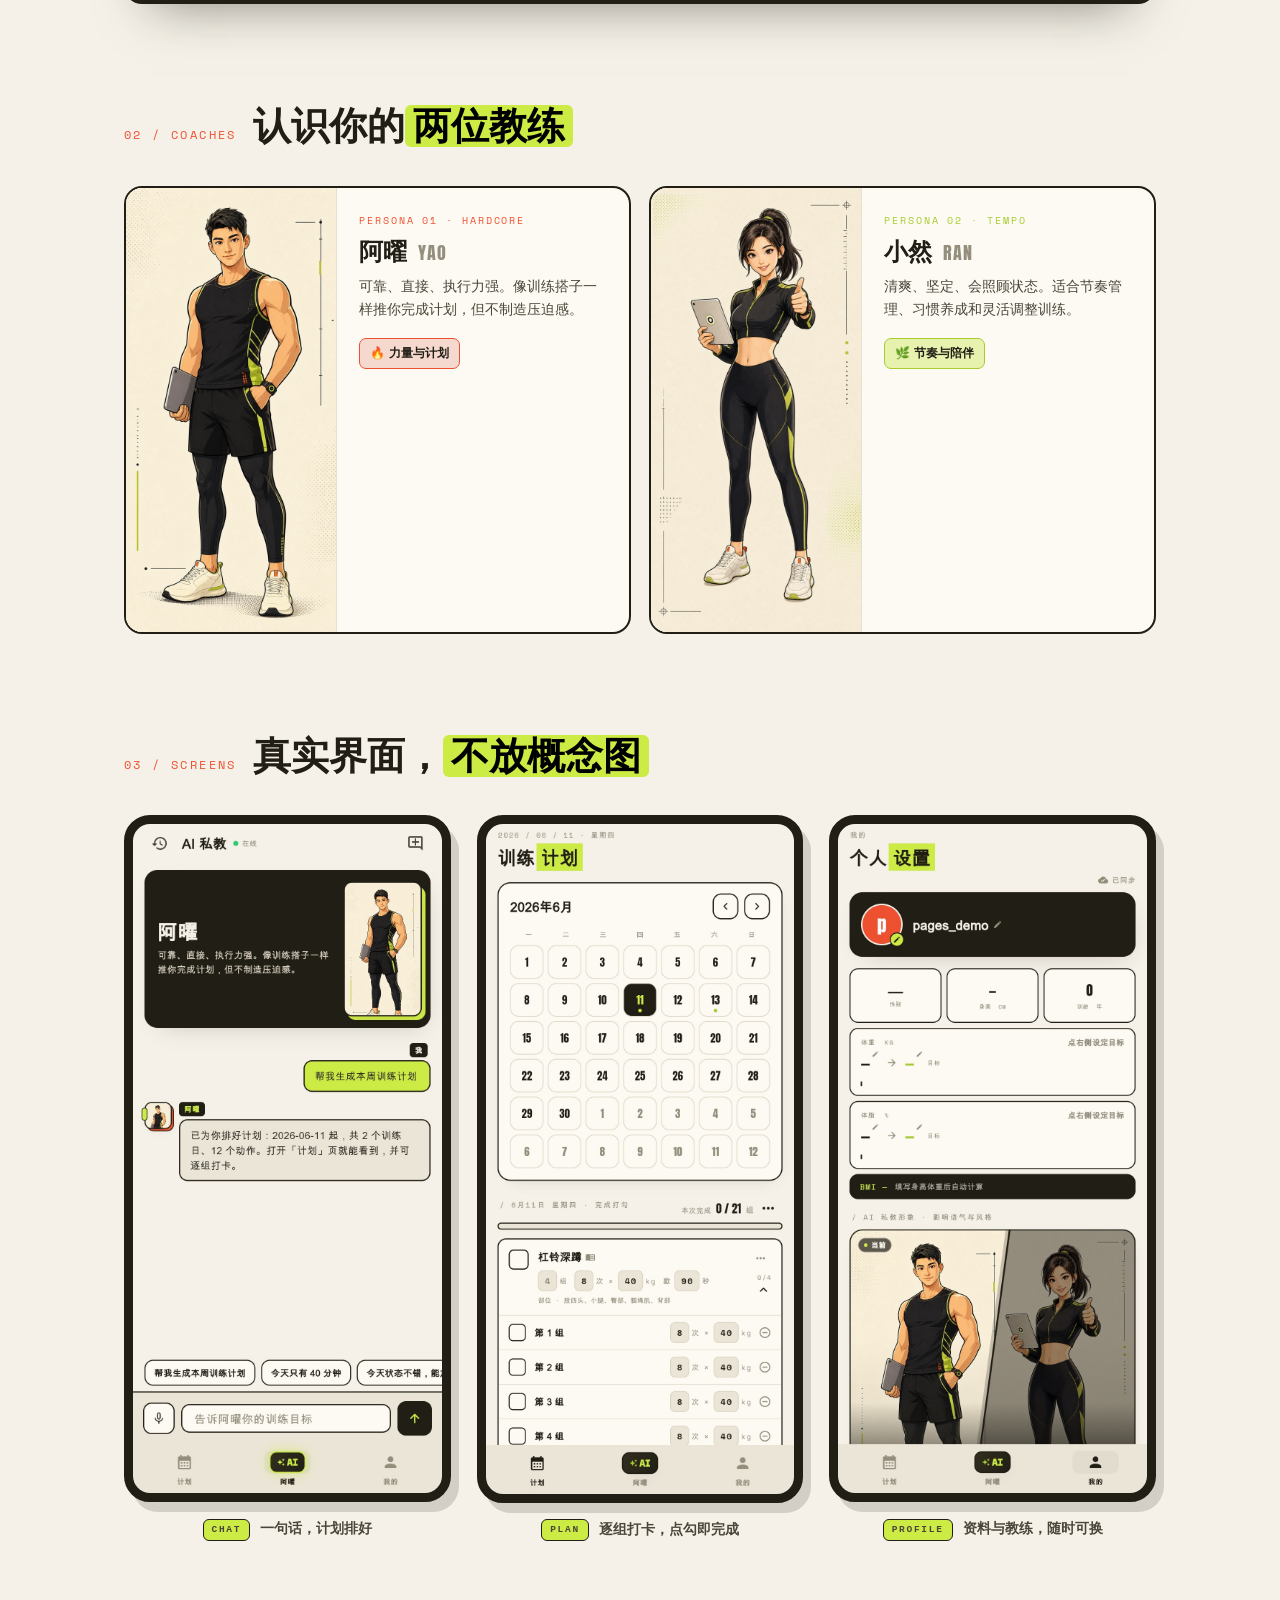
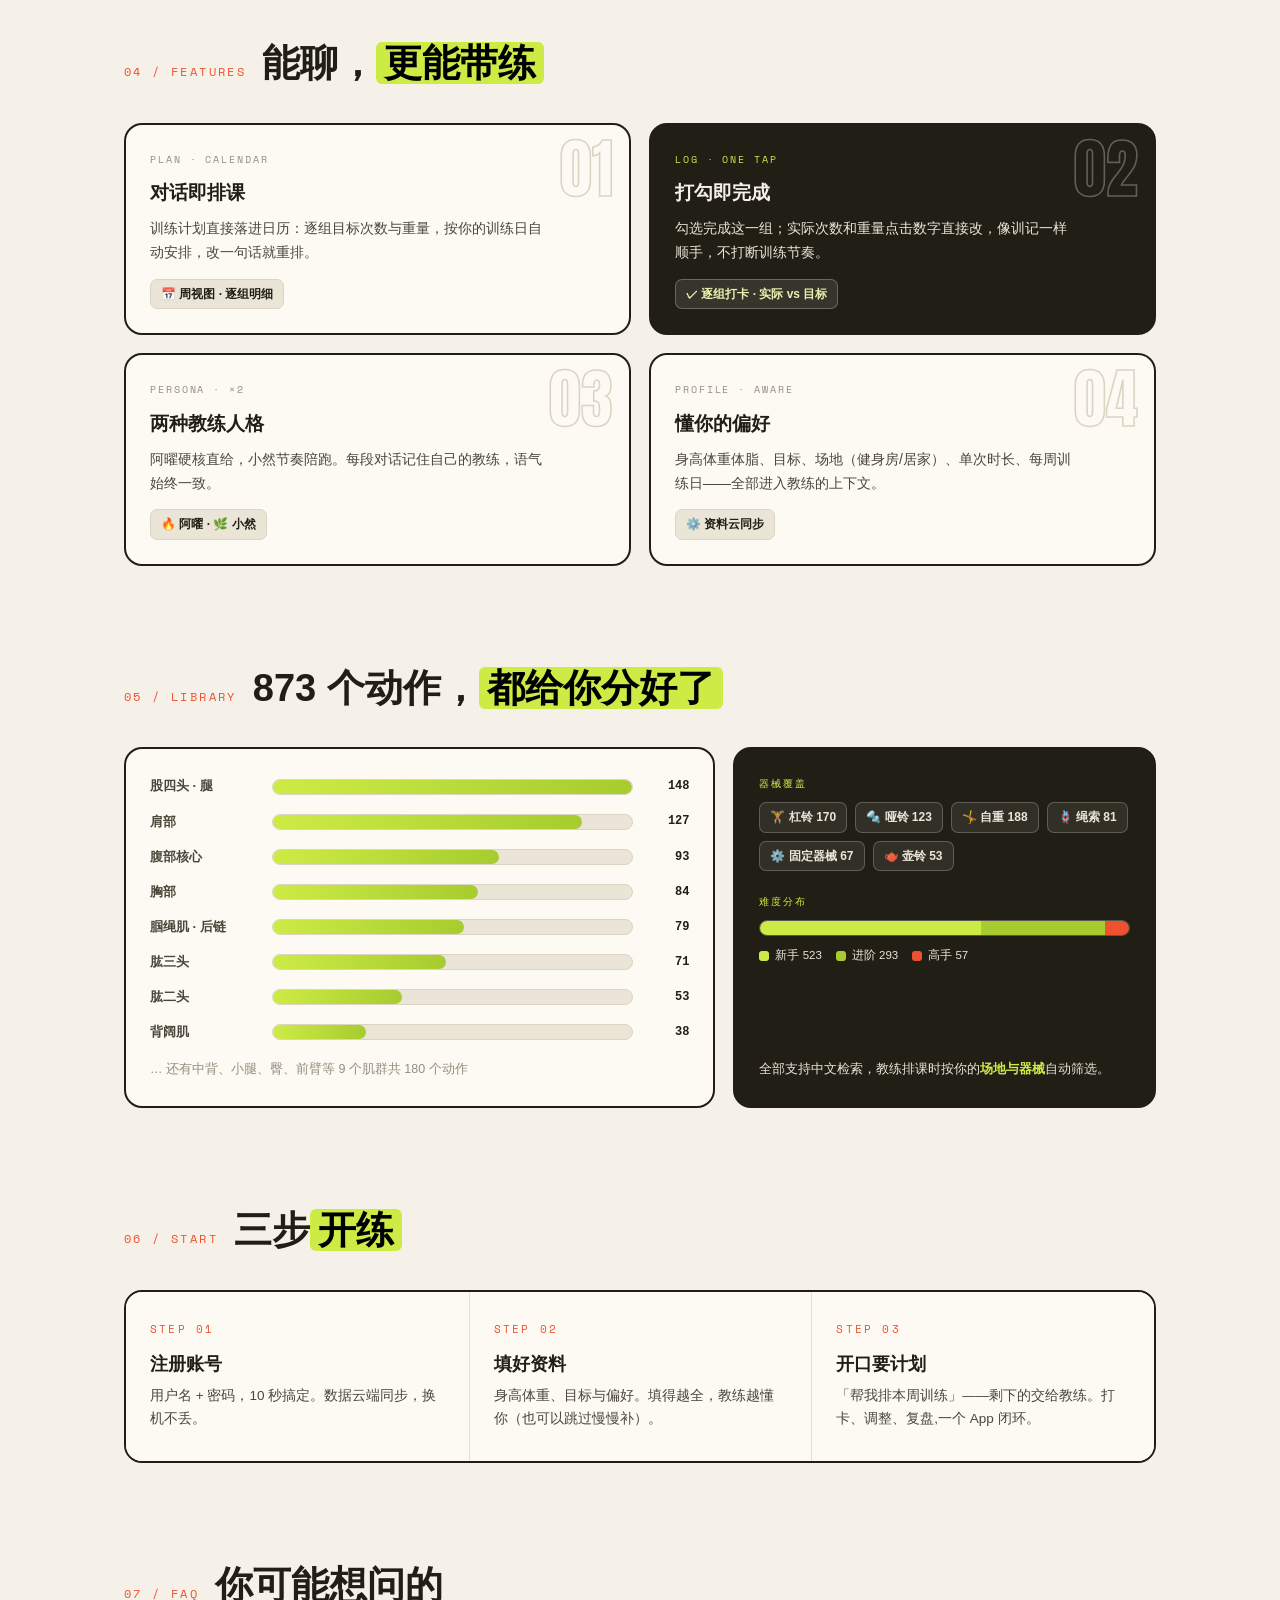
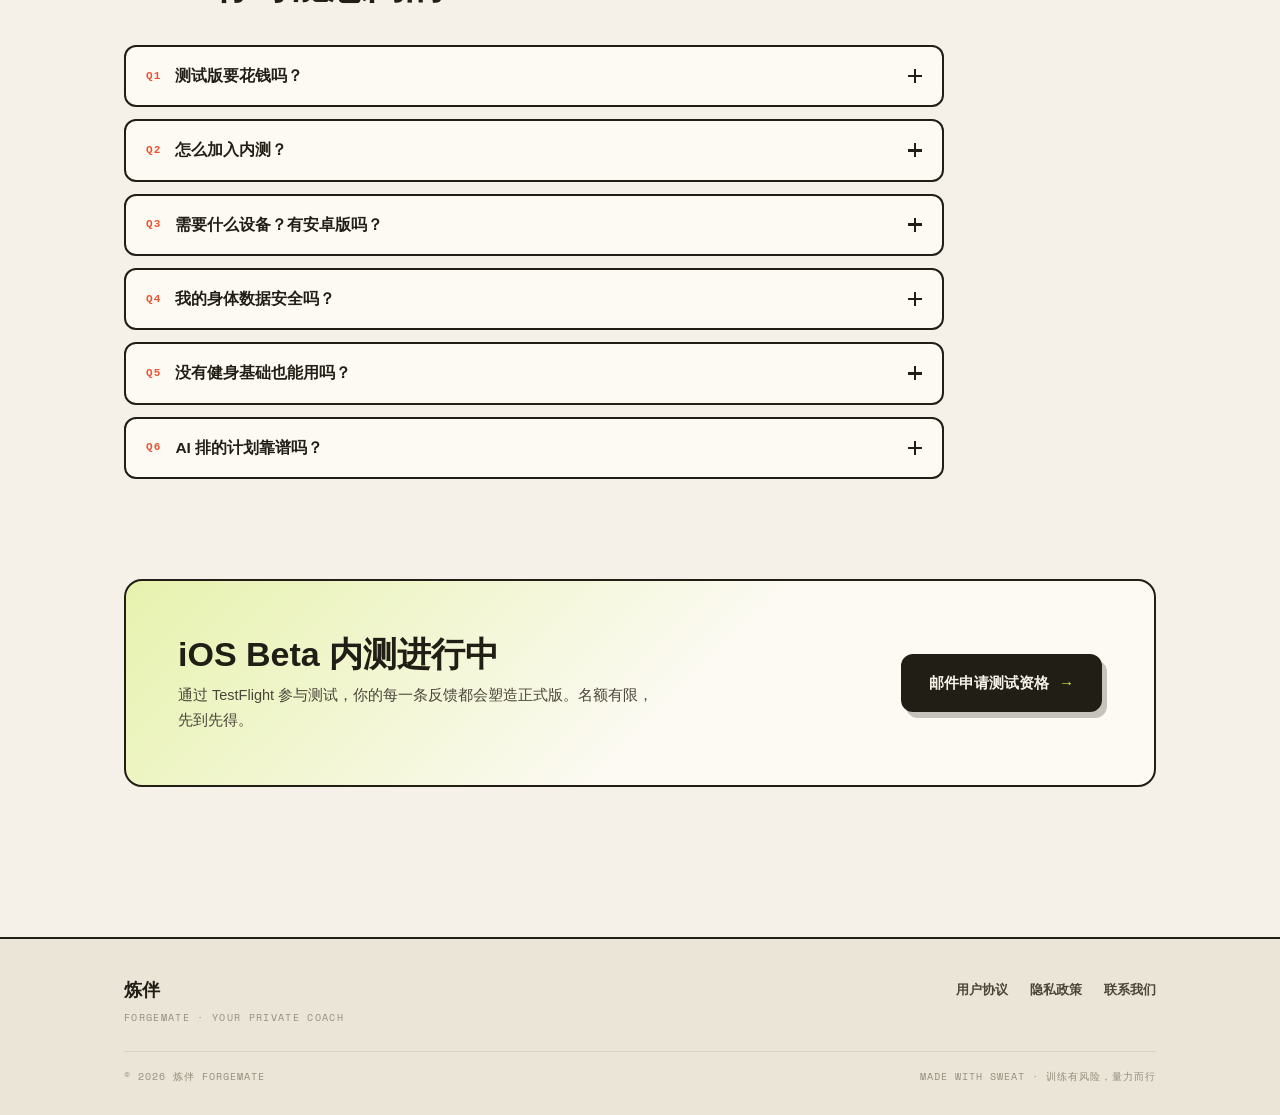
==== commit 54cefc4c: "feat: 教练人格文案「硬核 / 温柔」改为「硬核 / 节奏」 与客户端/Agent 侧人格重定位同步：小然不再以「温柔」标签呈现。  Co-Authored-By: Claude Fable 5 " ====
--- a/index.html
+++ b/index.html
@@ -52,7 +52,7 @@
 
       <div class="stats rise d4">
         <div class="stat"><div class="n"><span data-count="873">873</span><em>+</em></div><div class="l">动作库 · 中文检索</div></div>
-        <div class="stat"><div class="n"><span data-count="2">2</span></div><div class="l">教练人格 · 硬核 / 温柔</div></div>
+        <div class="stat"><div class="n"><span data-count="2">2</span></div><div class="l">教练人格 · 硬核 / 节奏</div></div>
         <div class="stat"><div class="n"><span data-count="10">10</span>–<span data-count="120">120</span></div><div class="l">分钟 · 单次时长自适应</div></div>
       </div>
     </div>
@@ -116,7 +116,7 @@
             <img src="assets/img/coach-xiaoran.jpg" alt="AI 教练小然的形象插画：手持平板、竖起大拇指的女教练" loading="lazy">
           </figure>
           <div class="coach-info">
-            <div class="coach-tag">PERSONA 02 · GENTLE</div>
+            <div class="coach-tag">PERSONA 02 · TEMPO</div>
             <h3>小然 <span class="en">RAN</span></h3>
             <p>清爽、坚定、会照顾状态。适合节奏管理、习惯养成和灵活调整训练。</p>
             <span class="coach-chip">🌿 节奏与陪伴</span>
@@ -176,7 +176,7 @@
           <div class="no">03</div>
           <div class="tag">PERSONA · ×2</div>
           <h3>两种教练人格</h3>
-          <p>阿曜硬核直给，小然温柔鼓励。每段对话记住自己的教练，语气始终一致。</p>
+          <p>阿曜硬核直给，小然节奏陪跑。每段对话记住自己的教练，语气始终一致。</p>
           <span class="chip">🔥 阿曜 · 🌿 小然</span>
         </article>
         <article class="feat" data-reveal>
